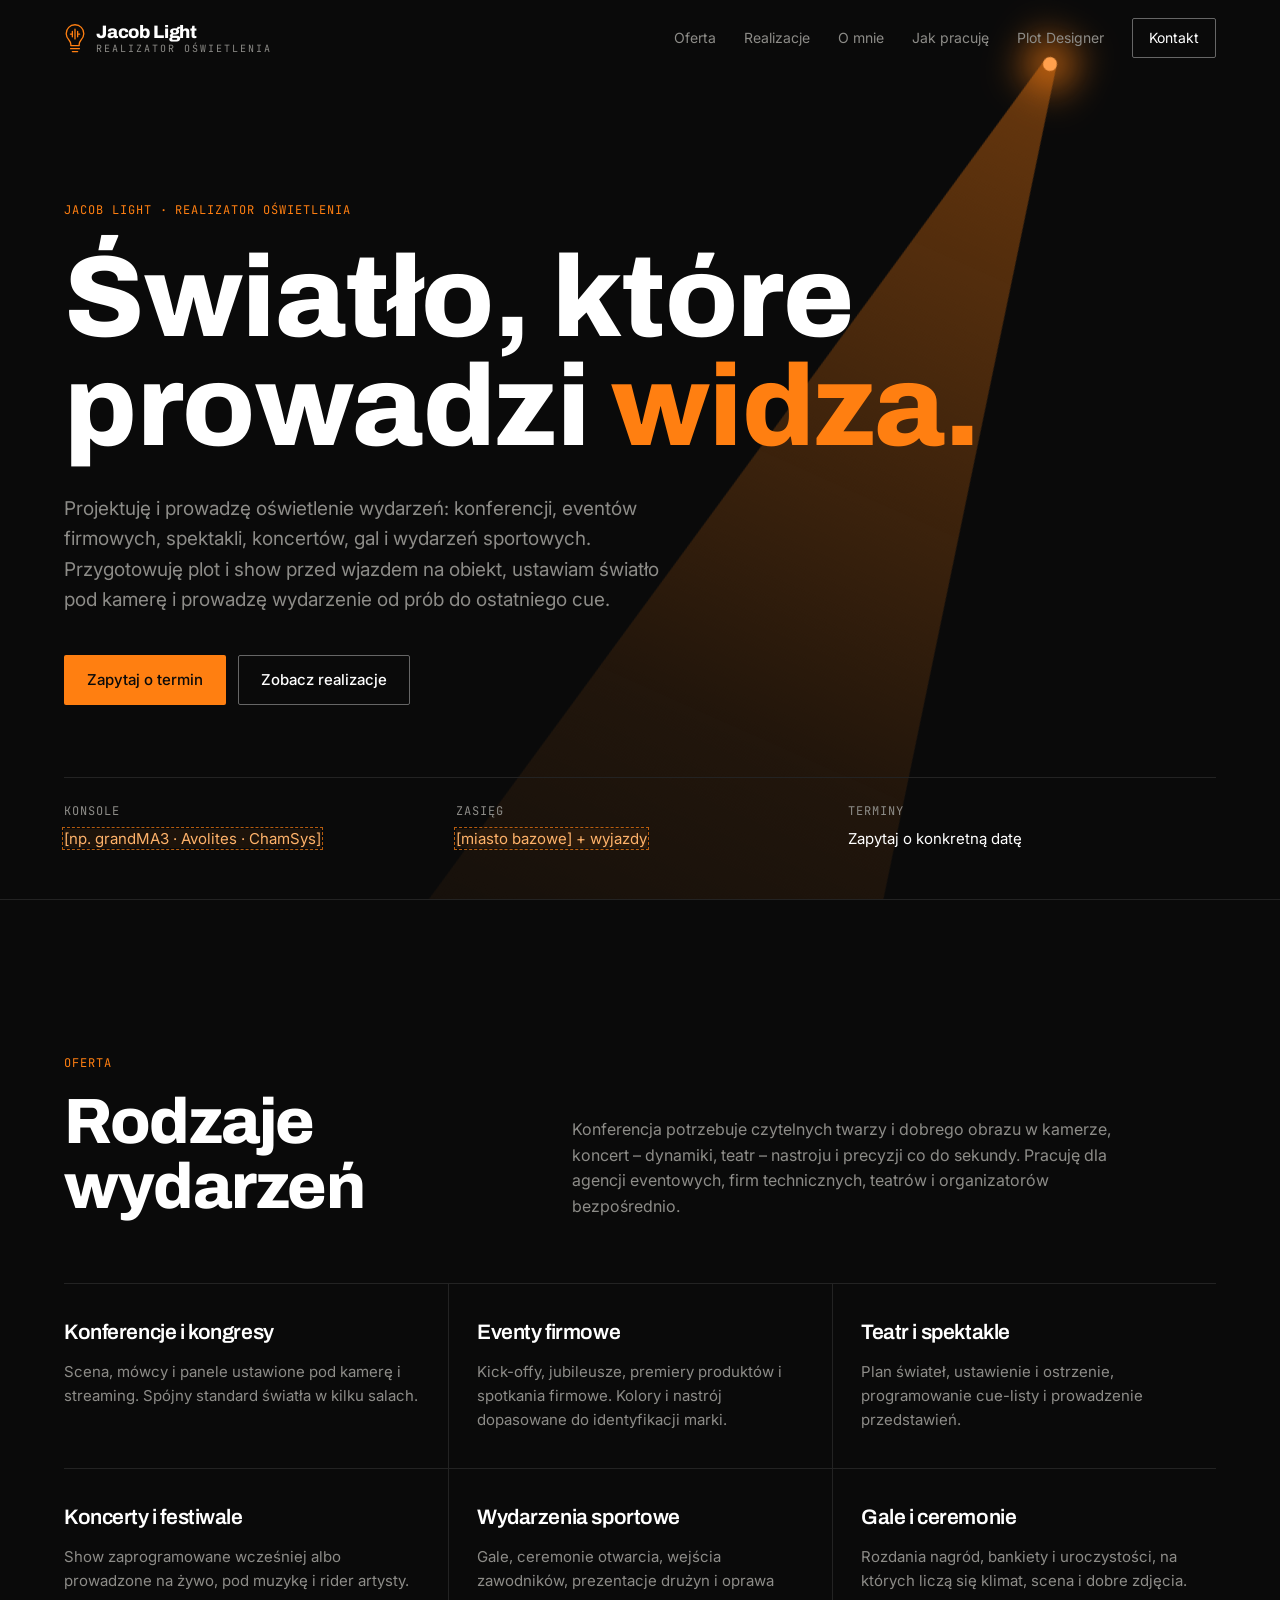
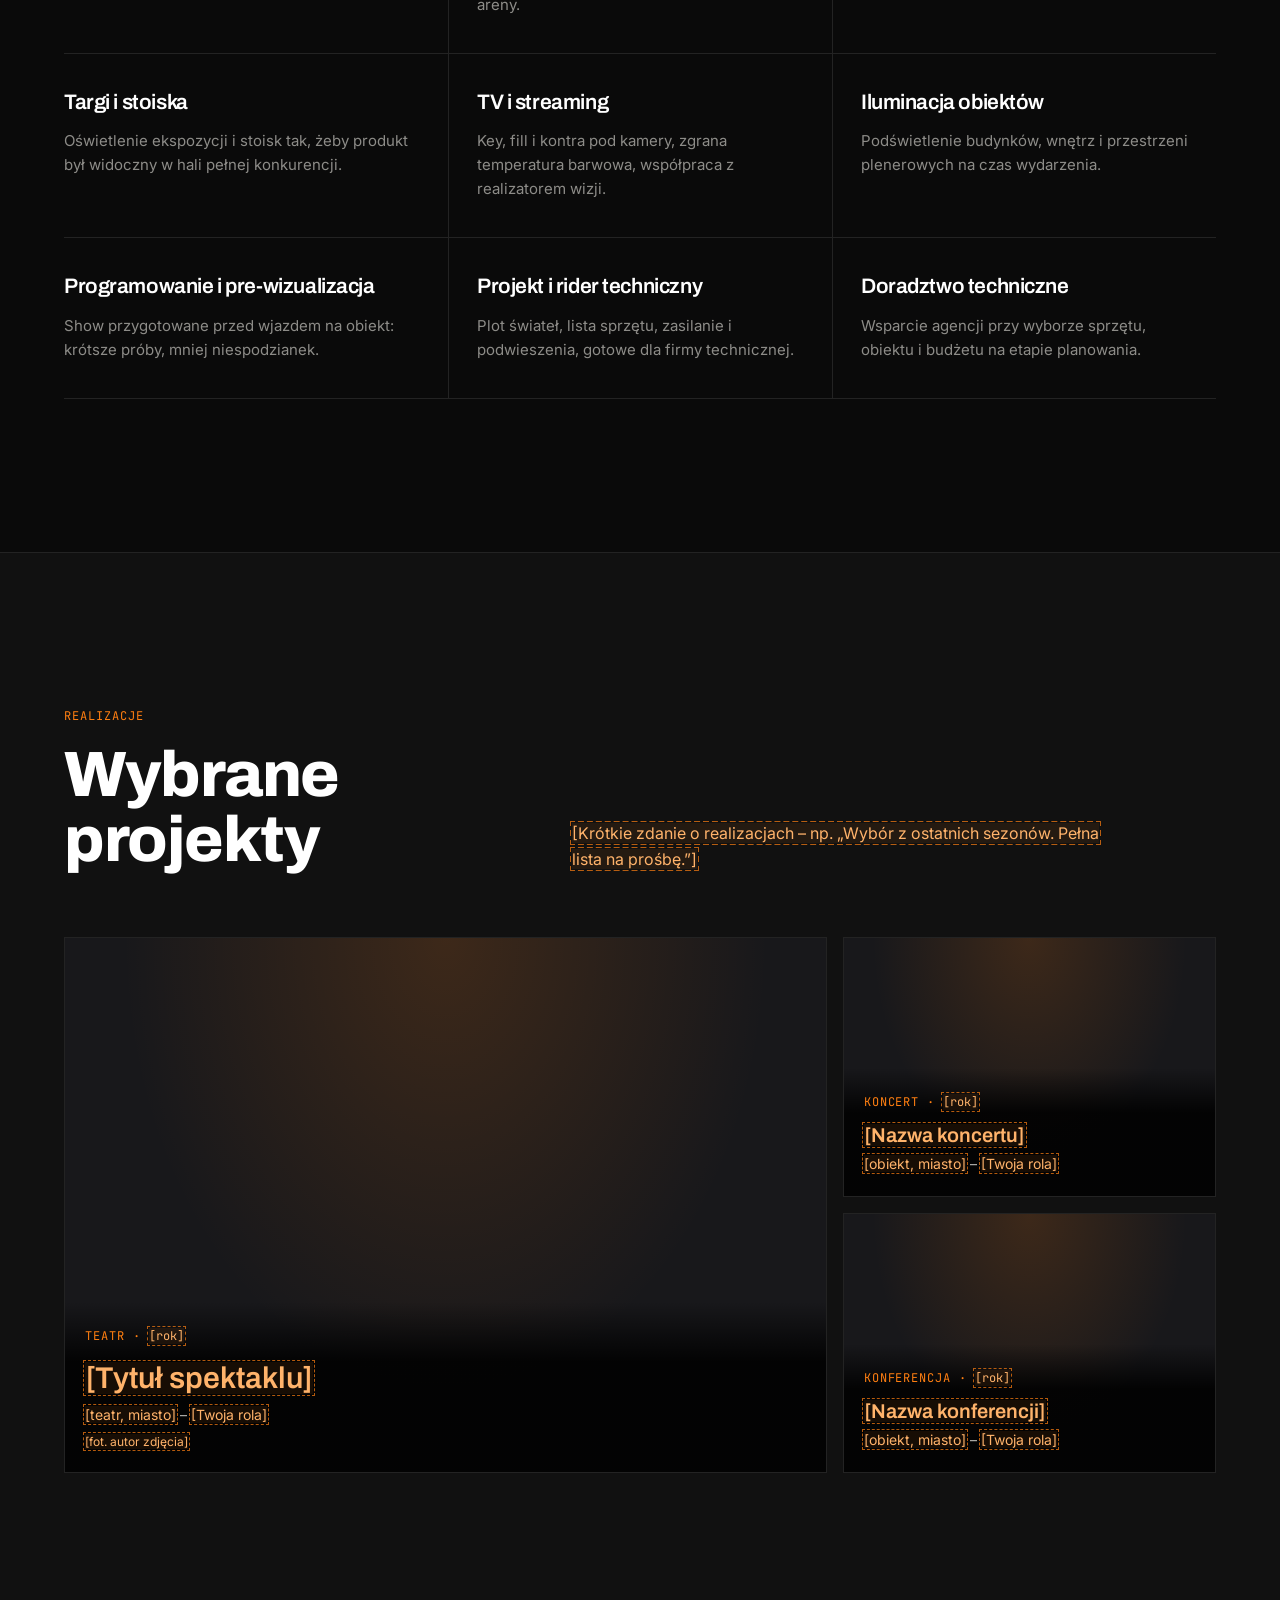
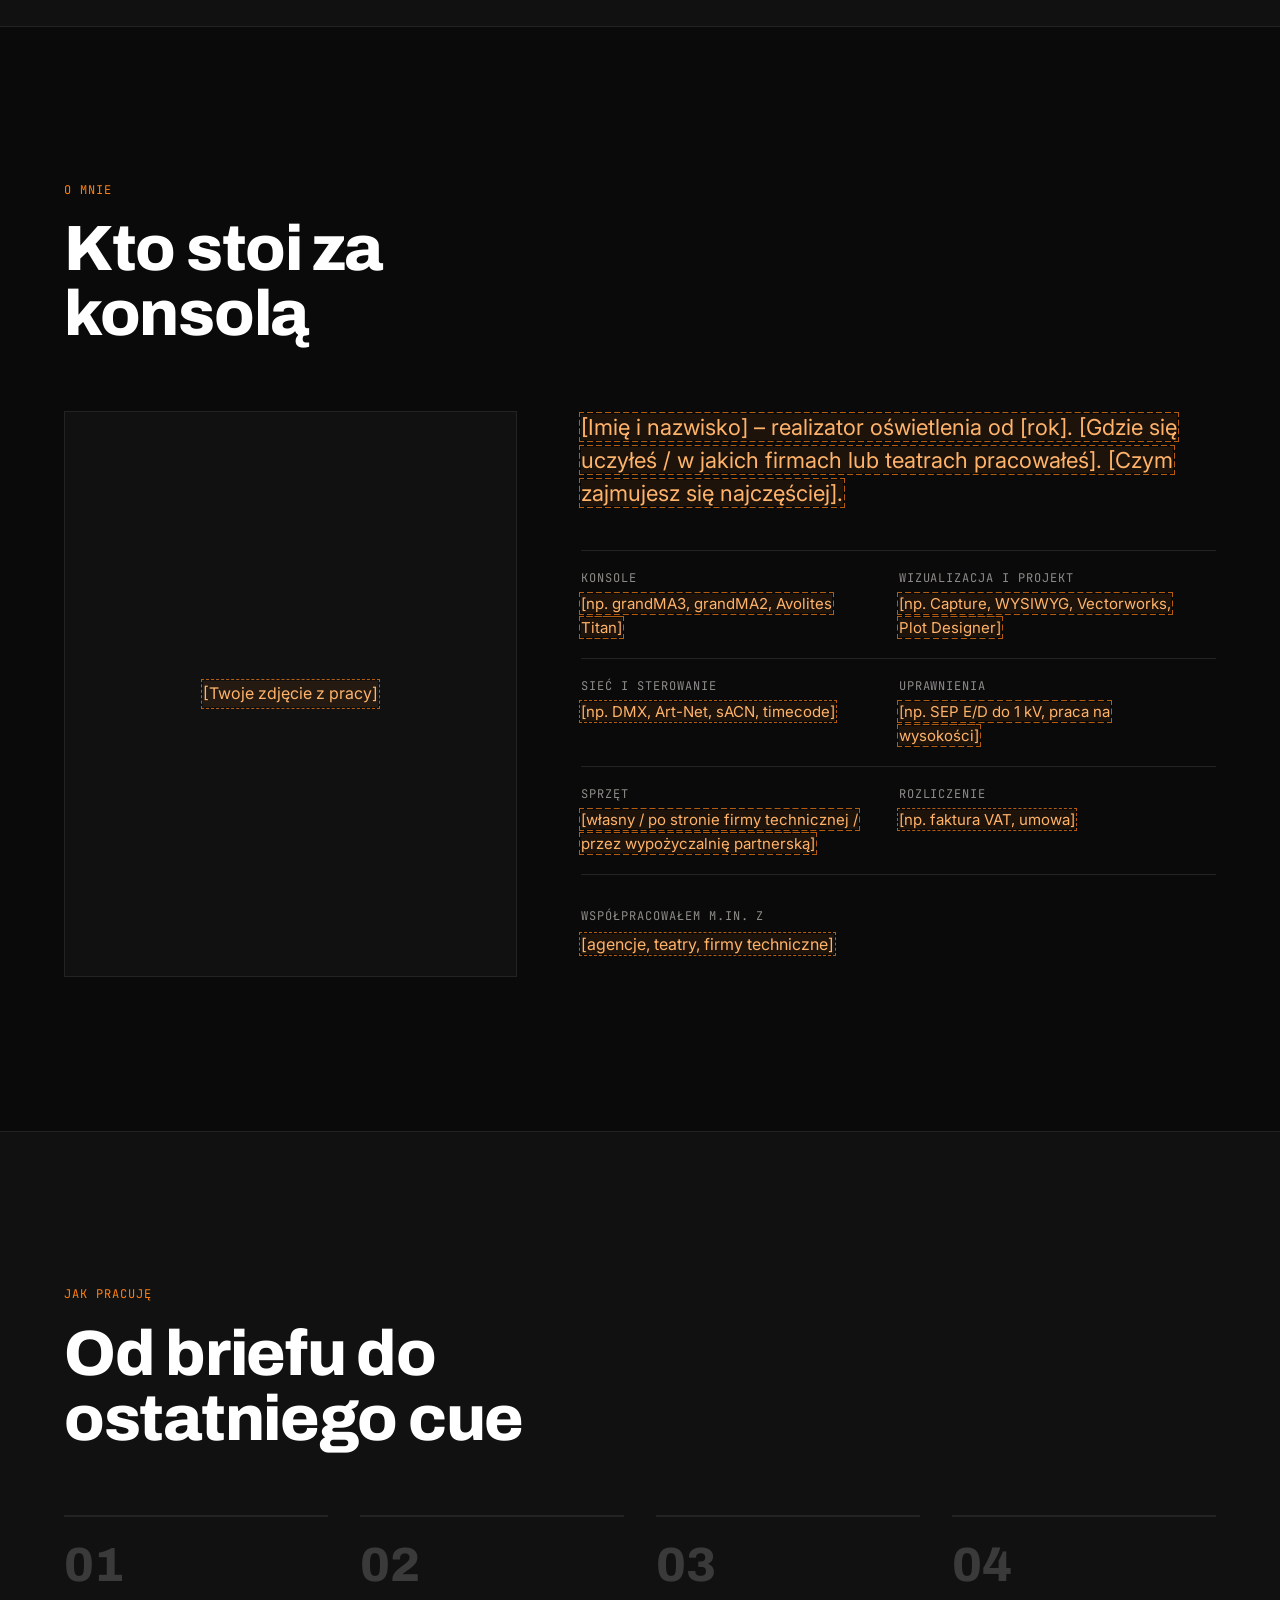
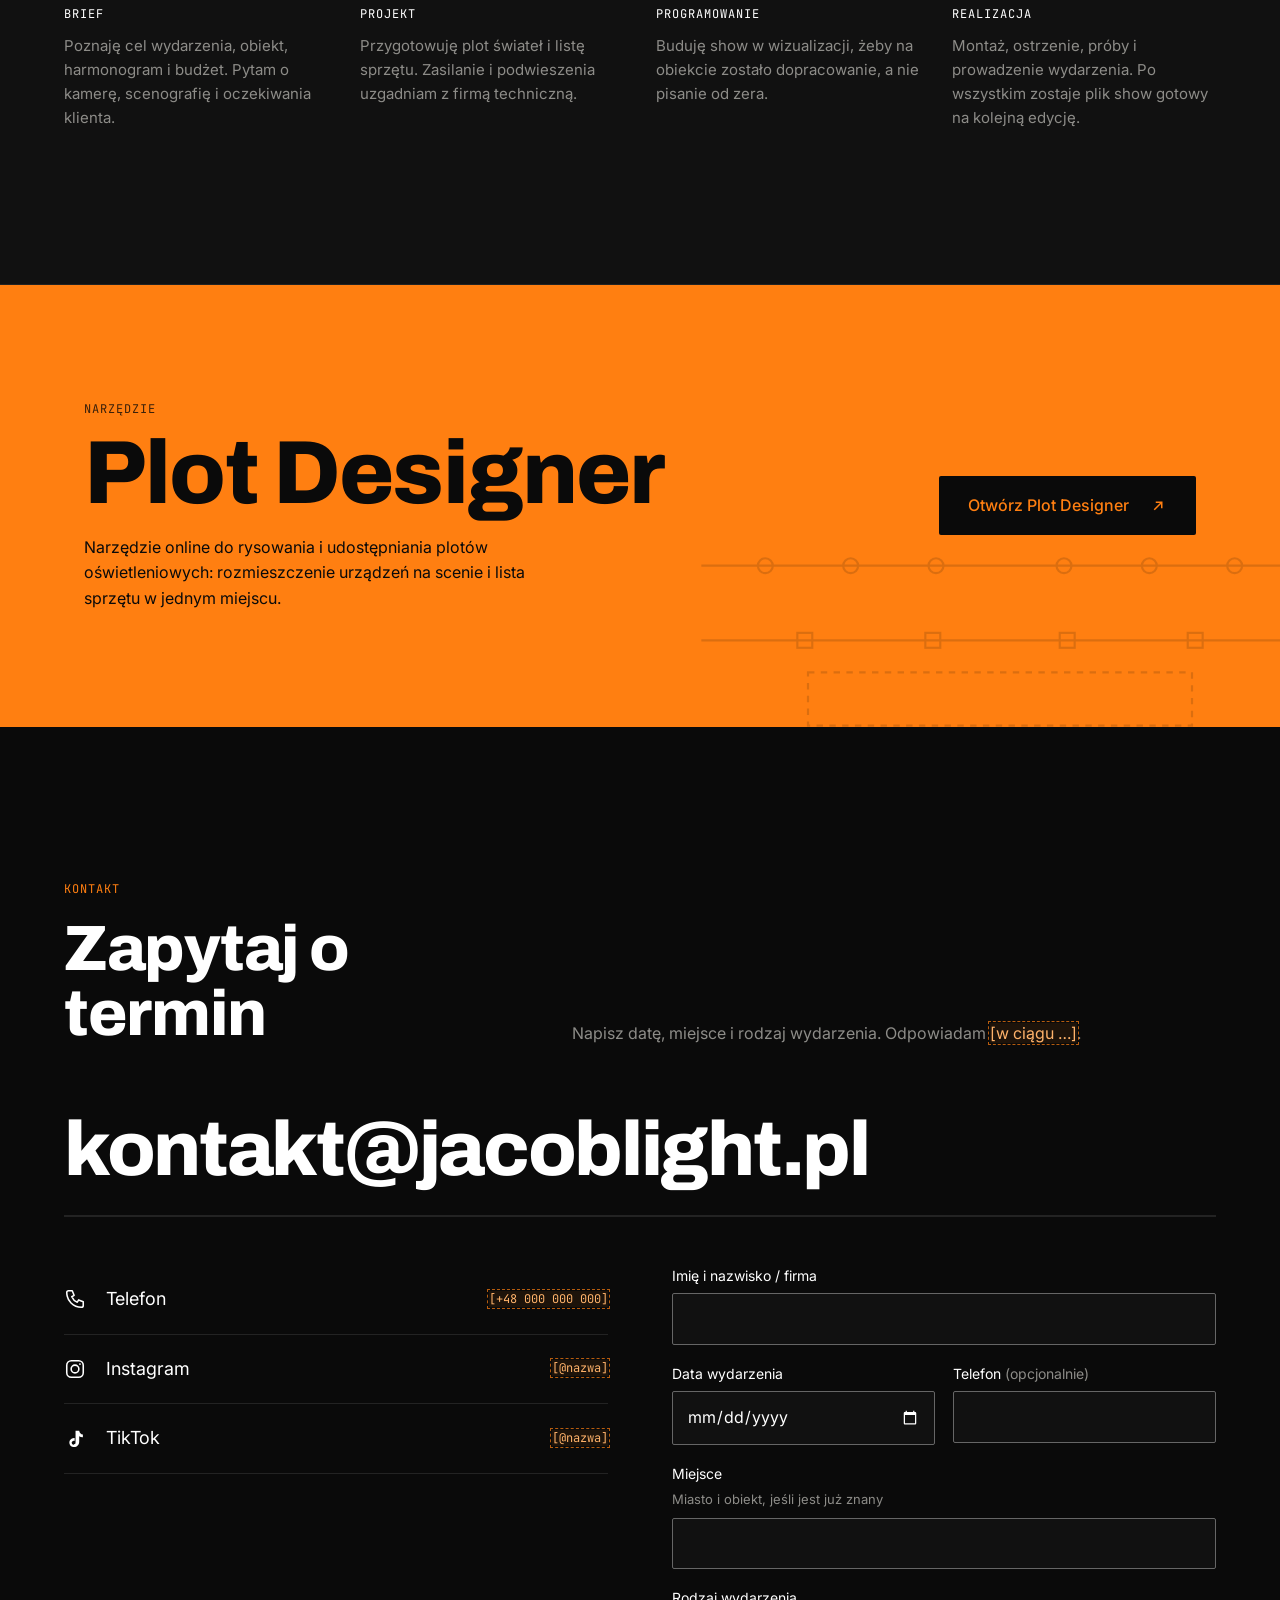
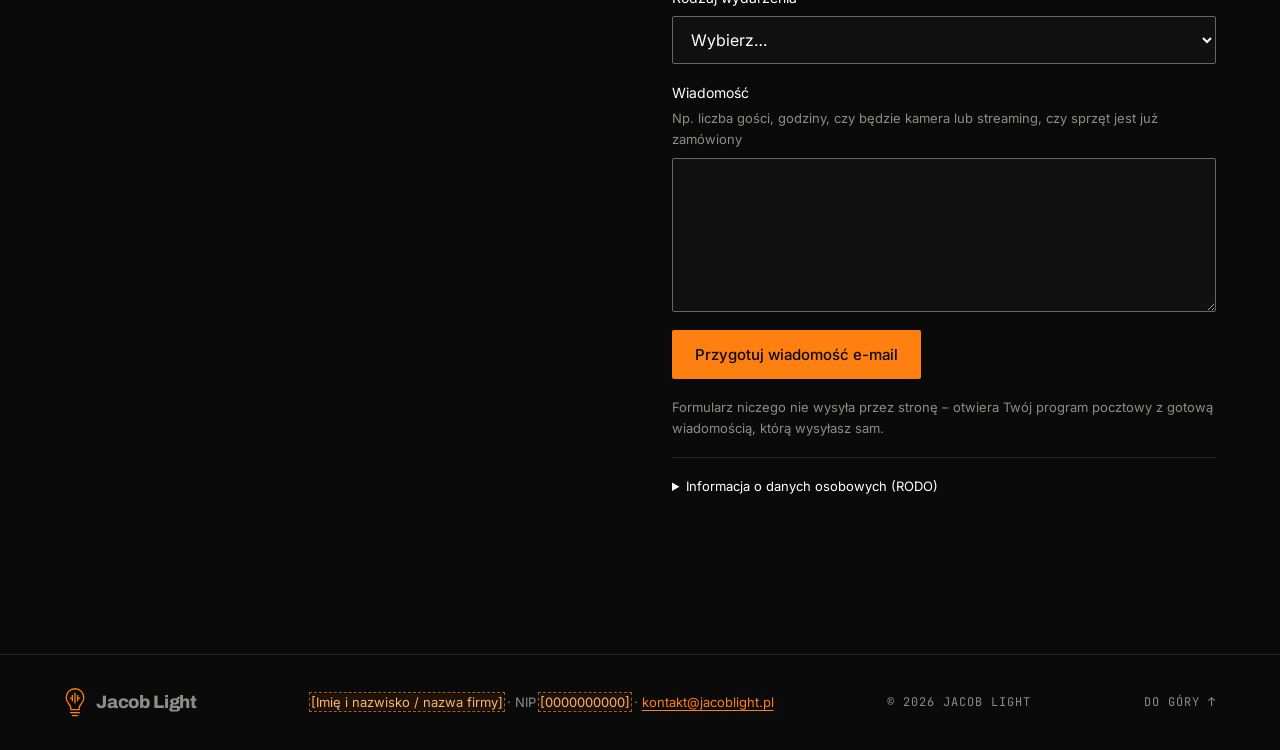
==== index.html @ f4a2ed40 "Publikacja 2026-10-24 17:11" ====
<!doctype html>
<html lang="pl">
<head>
<meta name="robots" content="noindex">
<meta charset="utf-8">
<meta name="viewport" content="width=device-width, initial-scale=1">
<title>Jacob Light – realizator oświetlenia | konferencje, eventy, teatr, koncerty</title>
<meta name="description" content="Jacob Light – realizator i projektant oświetlenia. Konferencje, eventy firmowe, teatr, koncerty, wydarzenia sportowe i gale. Projekt, programowanie i prowadzenie świateł na wydarzeniu.">
<!-- DOMENA: jeśli strona będzie pod innym adresem niż https://jacoblight.pl/, podmień go w canonical, og:url, og:image i w JSON-LD poniżej -->
<link rel="canonical" href="https://jacoblight.pl/">
<meta property="og:type" content="website">
<meta property="og:locale" content="pl_PL">
<meta property="og:site_name" content="Jacob Light">
<meta property="og:url" content="https://jacoblight.pl/">
<meta property="og:title" content="Jacob Light – realizator oświetlenia">
<meta property="og:description" content="Projekt i realizacja oświetlenia: konferencje, eventy firmowe, teatr, koncerty, wydarzenia sportowe i gale.">
<meta property="og:image" content="https://jacoblight.pl/og-image.jpg">
<meta property="og:image:width" content="1200">
<meta property="og:image:height" content="630">
<meta property="og:image:alt" content="Logo Jacob Light – realizator oświetlenia">
<meta name="twitter:card" content="summary_large_image">
<meta name="theme-color" content="#0a0a0a">
<meta name="color-scheme" content="dark">
<link rel="icon" href="logo-mark.svg" type="image/svg+xml">
<link rel="apple-touch-icon" href="apple-touch-icon.png">
<link rel="preconnect" href="https://fonts.googleapis.com">
<link rel="preconnect" href="https://fonts.gstatic.com" crossorigin>
<link href="https://fonts.googleapis.com/css2?family=Archivo:wght@600;800&family=Inter:wght@400;500&family=JetBrains+Mono:wght@400&display=swap" rel="stylesheet">
<link rel="stylesheet" href="styles.css">
<!-- JSON-LD: po uzupełnieniu e-maila, domeny i profili społecznościowych podmień je też tutaj -->
<script type="application/ld+json">
{
  "@context": "https://schema.org",
  "@graph": [
    {
      "@type": "Person",
      "@id": "https://jacoblight.pl/#person",
      "name": "Jacob Light",
      "jobTitle": "Realizator oświetlenia",
      "url": "https://jacoblight.pl/",
      "email": "kontakt@jacoblight.pl",
      "sameAs": [
        "https://www.instagram.com/TWOJA_NAZWA",
        "https://www.tiktok.com/@TWOJA_NAZWA"
      ],
      "knowsAbout": ["oświetlenie sceniczne", "realizacja oświetlenia wydarzeń", "programowanie konsol oświetleniowych", "projekt oświetlenia"]
    },
    {
      "@type": "ProfessionalService",
      "@id": "https://jacoblight.pl/#uslugi",
      "name": "Jacob Light – realizacja oświetlenia",
      "url": "https://jacoblight.pl/",
      "image": "https://jacoblight.pl/og-image.jpg",
      "logo": "https://jacoblight.pl/apple-touch-icon.png",
      "email": "kontakt@jacoblight.pl",
      "founder": { "@id": "https://jacoblight.pl/#person" },
      "areaServed": { "@type": "Country", "name": "Polska" },
      "serviceType": [
        "Oświetlenie konferencji i kongresów",
        "Oświetlenie eventów firmowych",
        "Oświetlenie teatralne",
        "Oświetlenie koncertów",
        "Oświetlenie wydarzeń sportowych",
        "Oświetlenie gal i ceremonii"
      ]
    }
  ]
}
</script>
</head>
<body>

<!--
  OZNACZENIA DO UZUPEŁNIENIA
  Wszystko w <span class="ph">[...]</span> to miejsce na prawdziwą informację.
  Po wpisaniu treści usuń nawiasy i sam znacznik <span class="ph"> (zostaw tekst).
  Przerywana pomarańczowa ramka zniknie – to znak, że niczego nie przeoczyłeś.
-->

<a class="skip" href="#tresc">Przejdź do treści</a>

<header class="nav">
  <a class="brand" href="#top" aria-label="Jacob Light – początek strony">
    <img class="brand-mark" src="logo-mark.svg" alt="" width="22" height="31">
    <span class="brand-text"><span class="brand-name">Jacob Light</span><span class="brand-tag mono">Realizator oświetlenia</span></span>
  </a>
  <nav class="nav-links" id="menu" aria-label="Główna nawigacja">
    <a href="#oferta">Oferta</a>
    <a href="#realizacje">Realizacje</a>
    <a href="#o-mnie">O mnie</a>
    <a href="#proces">Jak pracuję</a>
    <a href="#plot">Plot Designer</a>
    <a class="nav-cta" href="#kontakt">Kontakt</a>
  </nav>
  <button class="nav-toggle" type="button" aria-label="Menu" aria-controls="menu" aria-expanded="false"><span></span><span></span></button>
</header>

<main id="tresc">

<section class="hero" aria-labelledby="hero-title">
  <div class="beam" aria-hidden="true"></div>
  <div class="hero-inner">
    <h1 id="hero-title">
      <span class="eyebrow mono">Jacob Light · realizator oświetlenia</span>
      <span class="hero-title">Światło, które<br>prowadzi <em>widza.</em></span>
    </h1>
    <p class="lead">Projektuję i prowadzę oświetlenie wydarzeń: konferencji, eventów firmowych, spektakli, koncertów, gal i wydarzeń sportowych. Przygotowuję plot i show przed wjazdem na obiekt, ustawiam światło pod kamerę i prowadzę wydarzenie od prób do ostatniego cue.</p>
    <div class="hero-actions">
      <a class="btn btn-primary" href="#kontakt">Zapytaj o termin</a>
      <a class="btn btn-ghost" href="#realizacje">Zobacz realizacje</a>
    </div>
  </div>
  <dl class="hero-facts">
    <!-- KONSOLE: wpisz tylko te, na których realnie programujesz i prowadzisz show -->
    <div><dt class="mono">Konsole</dt><dd><span class="ph">[np. grandMA3 · Avolites · ChamSys]</span></dd></div>
    <!-- ZASIĘG: np. „Warszawa i cała Polska”, „Śląsk + wyjazdy” -->
    <div><dt class="mono">Zasięg</dt><dd><span class="ph">[miasto bazowe] + wyjazdy</span></dd></div>
    <div><dt class="mono">Terminy</dt><dd>Zapytaj o konkretną datę</dd></div>
  </dl>
</section>

<section class="section" id="oferta" aria-labelledby="oferta-title">
  <div class="section-head">
    <p class="kicker mono">Oferta</p>
    <h2 id="oferta-title">Rodzaje wydarzeń</h2>
    <p class="section-lead">Konferencja potrzebuje czytelnych twarzy i dobrego obrazu w kamerze, koncert – dynamiki, teatr – nastroju i precyzji co do sekundy. Pracuję dla agencji eventowych, firm technicznych, teatrów i organizatorów bezpośrednio.</p>
  </div>
  <!-- OFERTA: zostaw tylko to, co faktycznie robisz. Jeśli robisz też np. targi albo TV, dopisz kolejne <li> w tym samym formacie. -->
  <ul class="services">
    <li><h3>Konferencje i kongresy</h3><p>Scena, mówcy i panele ustawione pod kamerę i streaming. Spójny standard światła w kilku salach.</p></li>
    <li><h3>Eventy firmowe</h3><p>Kick-offy, jubileusze, premiery produktów i spotkania firmowe. Kolory i nastrój dopasowane do identyfikacji marki.</p></li>
    <li><h3>Teatr i spektakle</h3><p>Plan świateł, ustawienie i ostrzenie, programowanie cue-listy i prowadzenie przedstawień.</p></li>
    <li><h3>Koncerty i festiwale</h3><p>Show zaprogramowane wcześniej albo prowadzone na żywo, pod muzykę i rider artysty.</p></li>
    <li><h3>Wydarzenia sportowe</h3><p>Gale, ceremonie otwarcia, wejścia zawodników, prezentacje drużyn i oprawa areny.</p></li>
    <li><h3>Gale i ceremonie</h3><p>Rozdania nagród, bankiety i uroczystości, na których liczą się klimat, scena i dobre zdjęcia.</p></li>
    <li><h3>Targi i stoiska</h3><p>Oświetlenie ekspozycji i stoisk tak, żeby produkt był widoczny w hali pełnej konkurencji.</p></li>
    <li><h3>TV i streaming</h3><p>Key, fill i kontra pod kamery, zgrana temperatura barwowa, współpraca z realizatorem wizji.</p></li>
    <li><h3>Iluminacja obiektów</h3><p>Podświetlenie budynków, wnętrz i przestrzeni plenerowych na czas wydarzenia.</p></li>
    <li><h3>Programowanie i pre-wizualizacja</h3><p>Show przygotowane przed wjazdem na obiekt: krótsze próby, mniej niespodzianek.</p></li>
    <li><h3>Projekt i rider techniczny</h3><p>Plot świateł, lista sprzętu, zasilanie i podwieszenia, gotowe dla firmy technicznej.</p></li>
    <li><h3>Doradztwo techniczne</h3><p>Wsparcie agencji przy wyborze sprzętu, obiektu i budżetu na etapie planowania.</p></li>
  </ul>
</section>

<section class="section section-alt" id="realizacje" aria-labelledby="realizacje-title">
  <div class="section-head">
    <p class="kicker mono">Realizacje</p>
    <h2 id="realizacje-title">Wybrane projekty</h2>
    <!-- Po dodaniu pierwszych realizacji zamień ten akapit na jedno zdanie o tym, co tu widać -->
    <p class="section-lead"><span class="ph">[Krótkie zdanie o realizacjach – np. „Wybór z ostatnich sezonów. Pełna lista na prośbę.”]</span></p>
  </div>
  <!--
    REALIZACJE: każdy <article> to jeden projekt. Dla każdego podaj:
    rodzaj · rok, tytuł, miejsce, SWOJĄ ROLĘ (projekt / realizacja / programowanie / operator konsoli),
    ewentualnie agencję lub firmę techniczną oraz autora zdjęcia (miej zgodę fotografa i organizatora).
    Zdjęcie: odkomentuj <img> w .work-img, wpisz plik i opis alt (co widać na scenie).
    Rozmiar: ok. 1600 px szerokości, JPG/WebP do ~300 KB.
    Dopóki nie masz min. 3 realizacji ze zdjęciami, rozważ ukrycie tej sekcji (i linków do niej).
  -->
  <div class="works">
    <article class="work work-lg">
      <div class="work-img"><!-- <img src="zdjecia/projekt-1.jpg" alt="[opis zdjęcia]" width="1600" height="1067" loading="lazy" decoding="async"> --></div>
      <div class="work-meta">
        <span class="mono">Teatr · <span class="ph">[rok]</span></span>
        <h3><span class="ph">[Tytuł spektaklu]</span></h3>
        <p><span class="ph">[teatr, miasto]</span> – <span class="ph">[Twoja rola]</span></p>
        <p class="credit"><span class="ph">[fot. autor zdjęcia]</span></p>
      </div>
    </article>
    <article class="work">
      <div class="work-img"><!-- <img src="zdjecia/projekt-2.jpg" alt="[opis zdjęcia]" width="1600" height="1067" loading="lazy" decoding="async"> --></div>
      <div class="work-meta">
        <span class="mono">Koncert · <span class="ph">[rok]</span></span>
        <h3><span class="ph">[Nazwa koncertu]</span></h3>
        <p><span class="ph">[obiekt, miasto]</span> – <span class="ph">[Twoja rola]</span></p>
      </div>
    </article>
    <article class="work">
      <div class="work-img"><!-- <img src="zdjecia/projekt-3.jpg" alt="[opis zdjęcia]" width="1600" height="1067" loading="lazy" decoding="async"> --></div>
      <div class="work-meta">
        <span class="mono">Konferencja · <span class="ph">[rok]</span></span>
        <h3><span class="ph">[Nazwa konferencji]</span></h3>
        <p><span class="ph">[obiekt, miasto]</span> – <span class="ph">[Twoja rola]</span></p>
      </div>
    </article>
  </div>
</section>

<section class="section" id="o-mnie" aria-labelledby="o-mnie-title">
  <div class="section-head">
    <p class="kicker mono">O mnie</p>
    <h2 id="o-mnie-title">Kto stoi za konsolą</h2>
  </div>
  <div class="about">
    <!-- ZDJĘCIE: wstaw prawdziwe zdjęcie z pracy (np. przy konsoli), pionowe 4:5, ok. 1000 px szerokości.
         Zamień cały <div class="about-photo">…</div> na:
         <img class="about-photo" src="zdjecia/jacob.jpg" alt="[Imię] przy konsoli oświetleniowej podczas [wydarzenia]" width="1000" height="1250" loading="lazy" decoding="async"> -->
    <div class="about-photo"><span class="ph">[Twoje zdjęcie z pracy]</span></div>
    <div class="about-body">
      <!-- BIO: 3–5 zdań, konkretnie. Od kiedy pracujesz w oświetleniu, gdzie się uczyłeś,
           przy jakich typach wydarzeń najczęściej, z kim stale współpracujesz. Bez przymiotników typu „pasjonat”. -->
      <p class="about-lead"><span class="ph">[Imię i nazwisko] – realizator oświetlenia od [rok]. [Gdzie się uczyłeś / w jakich firmach lub teatrach pracowałeś]. [Czym zajmujesz się najczęściej].</span></p>
      <dl class="kit">
        <div><dt class="mono">Konsole</dt><dd><span class="ph">[np. grandMA3, grandMA2, Avolites Titan]</span></dd></div>
        <div><dt class="mono">Wizualizacja i projekt</dt><dd><span class="ph">[np. Capture, WYSIWYG, Vectorworks, Plot Designer]</span></dd></div>
        <div><dt class="mono">Sieć i sterowanie</dt><dd><span class="ph">[np. DMX, Art-Net, sACN, timecode]</span></dd></div>
        <div><dt class="mono">Uprawnienia</dt><dd><span class="ph">[np. SEP E/D do 1 kV, praca na wysokości]</span></dd></div>
        <div><dt class="mono">Sprzęt</dt><dd><span class="ph">[własny / po stronie firmy technicznej / przez wypożyczalnię partnerską]</span></dd></div>
        <div><dt class="mono">Rozliczenie</dt><dd><span class="ph">[np. faktura VAT, umowa]</span></dd></div>
      </dl>
      <!-- WSPÓŁPRACA: tylko prawdziwe nazwy, za zgodą klienta. Bez zgody lepiej opisowo: „agencje eventowe z Warszawy”. -->
      <p class="clients"><span class="mono">Współpracowałem m.in. z</span> <span class="ph">[agencje, teatry, firmy techniczne]</span></p>
    </div>
  </div>
</section>

<section class="section section-alt" id="proces" aria-labelledby="proces-title">
  <div class="section-head">
    <p class="kicker mono">Jak pracuję</p>
    <h2 id="proces-title">Od briefu do ostatniego cue</h2>
  </div>
  <ol class="steps">
    <li><h3 class="mono">Brief</h3><p>Poznaję cel wydarzenia, obiekt, harmonogram i budżet. Pytam o kamerę, scenografię i oczekiwania klienta.</p></li>
    <li><h3 class="mono">Projekt</h3><p>Przygotowuję plot świateł i listę sprzętu. Zasilanie i podwieszenia uzgadniam z firmą techniczną.</p></li>
    <li><h3 class="mono">Programowanie</h3><p>Buduję show w wizualizacji, żeby na obiekcie zostało dopracowanie, a nie pisanie od zera.</p></li>
    <li><h3 class="mono">Realizacja</h3><p>Montaż, ostrzenie, próby i prowadzenie wydarzenia. Po wszystkim zostaje plik show gotowy na kolejną edycję.</p></li>
  </ol>
</section>

<section class="plot" id="plot" aria-labelledby="plot-title">
  <div class="plot-inner">
    <div>
      <p class="kicker mono">Narzędzie</p>
      <h2 id="plot-title">Plot Designer</h2>
      <!-- PLOT DESIGNER: popraw opis, jeśli narzędzie robi coś innego -->
      <p>Narzędzie online do rysowania i udostępniania plotów oświetleniowych: rozmieszczenie urządzeń na scenie i lista sprzętu w jednym miejscu.</p>
    </div>
    <!-- PLOT DESIGNER: wstaw właściwy adres w href -->
    <a class="btn btn-dark btn-lg" href="https://PODAJ-ADRES-PLOT-DESIGNER" target="_blank" rel="noopener">Otwórz Plot Designer<span class="sr-only"> (nowa karta)</span>
      <svg width="18" height="18" viewBox="0 0 24 24" fill="none" stroke="currentColor" stroke-width="2" aria-hidden="true" focusable="false"><path d="M7 17 17 7M9 7h8v8"/></svg>
    </a>
  </div>
  <svg class="plot-grid" viewBox="0 0 600 200" aria-hidden="true" focusable="false">
    <line x1="20" y1="40" x2="580" y2="40"/><line x1="20" y1="110" x2="580" y2="110"/>
    <g><circle cx="80" cy="40" r="7"/><circle cx="160" cy="40" r="7"/><circle cx="240" cy="40" r="7"/><circle cx="360" cy="40" r="7"/><circle cx="440" cy="40" r="7"/><circle cx="520" cy="40" r="7"/>
    <rect x="110" y="103" width="14" height="14"/><rect x="230" y="103" width="14" height="14"/><rect x="356" y="103" width="14" height="14"/><rect x="476" y="103" width="14" height="14"/></g>
    <rect class="stage" x="120" y="140" width="360" height="50"/>
  </svg>
</section>

<section class="section contact" id="kontakt" aria-labelledby="kontakt-title">
  <div class="section-head">
    <p class="kicker mono">Kontakt</p>
    <h2 id="kontakt-title">Zapytaj o termin</h2>
    <!-- CZAS ODPOWIEDZI: wpisz realny, np. „w ciągu 24 godzin w dni robocze” -->
    <p class="section-lead">Napisz datę, miejsce i rodzaj wydarzenia. Odpowiadam <span class="ph">[w ciągu …]</span>.</p>
  </div>
  <div class="contact-grid">
    <!-- E-MAIL: podmień adres we wszystkich miejscach: tutaj, w formularzu (2×), w stopce, w skrypcie (const MAIL) i w JSON-LD w <head>
<meta name="robots" content="noindex"> -->
    <a class="contact-mail" href="mailto:kontakt@jacoblight.pl">kontakt@jacoblight.pl</a>
    <ul class="socials">
      <!-- TELEFON: wpisz numer w obu miejscach (href bez spacji, z +48). Jeśli nie chcesz go podawać, usuń cały <li>. -->
      <li><a href="tel:+48000000000">
        <svg viewBox="0 0 24 24" width="22" height="22" fill="none" stroke="currentColor" stroke-width="1.7" stroke-linejoin="round" aria-hidden="true" focusable="false"><path d="M5 3h4l2 5-2.5 1.5a11 11 0 0 0 6 6L16 13l5 2v4a2 2 0 0 1-2 2A16 16 0 0 1 3 5a2 2 0 0 1 2-2Z"/></svg>
        <span>Telefon</span><span class="mono handle"><span class="ph">[+48 000 000 000]</span></span></a></li>
      <!-- SOCIAL: wstaw swoje nazwy użytkownika (w href i w podpisie obok) -->
      <li><a href="https://www.instagram.com/TWOJA_NAZWA" target="_blank" rel="noopener">
        <svg viewBox="0 0 24 24" width="22" height="22" fill="none" stroke="currentColor" stroke-width="1.7" aria-hidden="true" focusable="false"><rect x="3" y="3" width="18" height="18" rx="5"/><circle cx="12" cy="12" r="4.2"/><circle cx="17.4" cy="6.6" r="1" fill="currentColor" stroke="none"/></svg>
        <span>Instagram<span class="sr-only"> (nowa karta)</span></span><span class="mono handle"><span class="ph">[@nazwa]</span></span></a></li>
      <li><a href="https://www.tiktok.com/@TWOJA_NAZWA" target="_blank" rel="noopener">
        <svg viewBox="0 0 24 24" width="22" height="22" fill="currentColor" aria-hidden="true" focusable="false"><path d="M16.6 3c.3 2.3 1.7 3.9 4 4.1v3.1c-1.5.1-2.8-.4-4-1.2v6.1c0 3.9-3.3 6.4-6.8 5.6-4.4-1-5.4-6.8-1.6-9.1 1-.6 2.2-.8 3.4-.7v3.2c-.4-.1-.8-.2-1.2-.1-1.7.2-2.6 2-1.6 3.4.9 1.3 3 1.2 3.6-.4.1-.4.2-.8.2-1.2V3h4z"/></svg>
        <span>TikTok<span class="sr-only"> (nowa karta)</span></span><span class="mono handle"><span class="ph">[@nazwa]</span></span></a></li>
    </ul>
    <form class="contact-form" id="contactForm" aria-describedby="form-note">
      <div class="field">
        <label for="f-name">Imię i nazwisko / firma</label>
        <input id="f-name" name="name" required autocomplete="name">
      </div>
      <div class="row">
        <div class="field">
          <label for="f-date">Data wydarzenia</label>
          <input id="f-date" name="date" type="date">
        </div>
        <div class="field">
          <label for="f-phone">Telefon <span class="opt">(opcjonalnie)</span></label>
          <input id="f-phone" name="phone" type="tel" autocomplete="tel">
        </div>
      </div>
      <div class="field">
        <label for="f-place">Miejsce</label>
        <p class="hint" id="f-place-hint">Miasto i obiekt, jeśli jest już znany</p>
        <input id="f-place" name="place" aria-describedby="f-place-hint">
      </div>
      <div class="field">
        <label for="f-type">Rodzaj wydarzenia</label>
        <select id="f-type" name="type" required>
          <option value="">Wybierz…</option>
          <option>Konferencja</option><option>Event firmowy</option><option>Teatr</option><option>Koncert</option><option>Wydarzenie sportowe</option><option>Gala / ceremonia</option><option>Inne</option>
        </select>
      </div>
      <div class="field">
        <label for="f-msg">Wiadomość</label>
        <p class="hint" id="f-msg-hint">Np. liczba gości, godziny, czy będzie kamera lub streaming, czy sprzęt jest już zamówiony</p>
        <textarea id="f-msg" name="msg" rows="5" aria-describedby="f-msg-hint"></textarea>
      </div>
      <button class="btn btn-primary" type="submit">Przygotuj wiadomość e-mail</button>
      <p class="form-note" id="form-note">Formularz niczego nie wysyła przez stronę – otwiera Twój program pocztowy z gotową wiadomością, którą wysyłasz sam.</p>
      <div class="form-fallback" id="formFallback" role="status" hidden>
        <p>Jeśli program pocztowy się nie otworzył, skopiuj treść i wyślij ją na <a class="mail-link" href="mailto:kontakt@jacoblight.pl">kontakt@jacoblight.pl</a>.</p>
        <button class="btn btn-ghost btn-sm" type="button" id="copyBtn">Kopiuj treść wiadomości</button>
      </div>
      <!-- RODO: wzór klauzuli – uzupełnij dane i zweryfikuj (najlepiej z prawnikiem lub biurem rachunkowym) -->
      <details class="rodo">
        <summary>Informacja o danych osobowych (RODO)</summary>
        <p>Administratorem danych podanych w wiadomości jest <span class="ph">[imię i nazwisko / nazwa firmy, adres, NIP]</span>, kontakt: <a class="mail-link" href="mailto:kontakt@jacoblight.pl">kontakt@jacoblight.pl</a>.</p>
        <p>Dane przetwarzam wyłącznie po to, żeby odpowiedzieć na zapytanie i przygotować ofertę (art. 6 ust. 1 lit. b RODO), a w przypadku osób kontaktowych firm – na podstawie prawnie uzasadnionego interesu, jakim jest prowadzenie korespondencji (art. 6 ust. 1 lit. f RODO). Podanie danych jest dobrowolne, ale bez nich nie odpowiem na zapytanie.</p>
        <p>Korespondencję przechowuję przez <span class="ph">[okres, np. 12 miesięcy]</span>, a jeśli dojdzie do współpracy – przez czas wymagany przepisami podatkowymi. Odbiorcą danych jest dostawca mojej poczty e-mail.</p>
        <p>Masz prawo dostępu do swoich danych, ich sprostowania, usunięcia, ograniczenia przetwarzania, wniesienia sprzeciwu oraz skargi do Prezesa Urzędu Ochrony Danych Osobowych.</p>
        <p>Strona nie używa plików cookie ani narzędzi analitycznych. Czcionki są pobierane z serwisu Google Fonts, więc przeglądarka łączy się przy tym z serwerami Google.</p>
      </details>
    </form>
  </div>
</section>

</main>

<footer class="footer">
  <span class="brand"><img class="brand-mark" src="logo-mark.svg" alt="" width="22" height="31"><span class="brand-name">Jacob Light</span></span>
  <!-- DANE FIRMY: imię i nazwisko lub nazwa z CEIDG, adres (zgodnie z wpisem w CEIDG) i NIP -->
  <p class="footer-legal"><span class="ph">[Imię i nazwisko / nazwa firmy]</span> · NIP <span class="ph">[0000000000]</span> · <a class="mail-link" href="mailto:kontakt@jacoblight.pl">kontakt@jacoblight.pl</a></p>
  <span class="mono">© <span id="year">2026</span> Jacob Light</span>
  <a href="#top" class="mono">Do góry <span aria-hidden="true">↑</span></a>
</footer>

<script>
  // E-MAIL: ten sam adres co w sekcji kontakt
  const MAIL = 'kontakt@jacoblight.pl';
  document.getElementById('year').textContent = new Date().getFullYear();

  /* --- menu mobilne --- */
  const nav = document.querySelector('.nav');
  const toggle = document.querySelector('.nav-toggle');
  const setMenu = open => {
    nav.classList.toggle('open', open);
    document.documentElement.classList.toggle('menu-open', open);
    toggle.setAttribute('aria-expanded', String(open));
    toggle.setAttribute('aria-label', open ? 'Zamknij menu' : 'Menu');
  };
  toggle.addEventListener('click', () => setMenu(!nav.classList.contains('open')));
  document.querySelectorAll('.nav-links a').forEach(a => a.addEventListener('click', () => setMenu(false)));
  addEventListener('keydown', e => {
    if (e.key === 'Escape' && nav.classList.contains('open')) { setMenu(false); toggle.focus(); }
  });

  const onScroll = () => nav.classList.toggle('scrolled', scrollY > 20);
  addEventListener('scroll', onScroll, { passive: true });
  onScroll();

  /* --- formularz: składa wiadomość i otwiera program pocztowy (bez backendu) --- */
  const form = document.getElementById('contactForm');
  const fallback = document.getElementById('formFallback');
  const copyBtn = document.getElementById('copyBtn');
  let lastBody = '';
  form.addEventListener('submit', e => {
    e.preventDefault();
    const f = new FormData(form);
    const v = k => (f.get(k) || '').toString().trim();
    const subject = `Zapytanie: ${v('type')}${v('date') ? ' – ' + v('date') : ''}`;
    lastBody = [
      `Od: ${v('name')}`,
      `Telefon: ${v('phone') || '-'}`,
      `Data: ${v('date') || '-'}`,
      `Miejsce: ${v('place') || '-'}`,
      `Rodzaj: ${v('type')}`,
      '',
      v('msg')
    ].join('\n');
    copyBtn.textContent = 'Kopiuj treść wiadomości';
    fallback.hidden = false;
    location.href = `mailto:${MAIL}?subject=${encodeURIComponent(subject)}&body=${encodeURIComponent(lastBody)}`;
  });
  copyBtn.addEventListener('click', async () => {
    try {
      await navigator.clipboard.writeText(lastBody);
      copyBtn.textContent = 'Skopiowano';
    } catch (err) {
      copyBtn.textContent = 'Nie udało się skopiować – napisz bezpośrednio na adres powyżej';
    }
  });

  /* --- wejście elementów przy przewijaniu; ukrywamy tylko to, co jest jeszcze poniżej ekranu --- */
  if (!matchMedia('(prefers-reduced-motion: reduce)').matches) {
    document.documentElement.classList.add('reveal');
    let pending = [...document.querySelectorAll('.services li, .work, .steps li, .kit > div')]
      .filter(el => el.getBoundingClientRect().top > innerHeight);
    pending.forEach(el => el.classList.add('pending'));
    const check = () => {
      pending = pending.filter(el => {
        if (el.getBoundingClientRect().top < innerHeight * 0.92) { el.classList.remove('pending'); return false; }
        return true;
      });
      if (!pending.length) { removeEventListener('scroll', check); removeEventListener('resize', check); }
    };
    addEventListener('scroll', check, { passive: true });
    addEventListener('resize', check);
  }
</script>
</body>
</html>
---- styles.css ----
/* =========================================================
   KOLORY LOGO – podmień tutaj (--accent i --accent-2)
   ========================================================= */
:root {
  --accent: #ff7f11;        /* pomarańcz z logo */
  --accent-2: #ffa04d;      /* jaśniejszy odcień akcentu */
  --accent-ink: #0a0a0a;    /* tekst na tle akcentu */

  --bg: #0a0a0a;
  --bg-2: #111111;
  --line: #232323;          /* linie dekoracyjne */
  --line-strong: #666666;   /* obramowania pól formularza – kontrast ≥ 3:1 (WCAG 1.4.11) */
  --text: #ffffff;
  --muted: #8d8c88;         /* 5,9:1 na --bg, 5,6:1 na --bg-2 (WCAG AA) */

  --f-head: "Archivo", system-ui, sans-serif;
  --f-body: "Inter", system-ui, sans-serif;
  --f-mono: "JetBrains Mono", ui-monospace, monospace;

  --pad: clamp(16px, 5vw, 64px);
  --max: 1240px;
  --nav-h: 72px;
}

* { box-sizing: border-box; }
html { scroll-padding-top: var(--nav-h); }
@media (prefers-reduced-motion: no-preference) {
  html { scroll-behavior: smooth; }
}
html.menu-open { overflow: hidden; }
body {
  margin: 0;
  background: var(--bg);
  color: var(--text);
  font: 400 16px/1.6 var(--f-body);
  -webkit-font-smoothing: antialiased;
  overflow-x: hidden;
}
img { max-width: 100%; display: block; }
a { color: inherit; text-decoration: none; }
h1, h2, h3 { font-family: var(--f-head); margin: 0; letter-spacing: -0.02em; }
.mono { font-family: var(--f-mono); font-size: 12px; letter-spacing: 0.08em; text-transform: uppercase; }
::selection { background: var(--accent); color: var(--accent-ink); }

/* ---------- dostępność ---------- */
:focus-visible { outline: 2px solid var(--accent); outline-offset: 3px; }
.plot :focus-visible { outline-color: var(--accent-ink); }
.sr-only {
  position: absolute; width: 1px; height: 1px; padding: 0; margin: -1px;
  overflow: hidden; clip: rect(0 0 0 0); white-space: nowrap; border: 0;
}
.skip {
  position: absolute; left: 16px; top: -100px; z-index: 100;
  background: var(--accent); color: var(--accent-ink); padding: 10px 16px; font-weight: 500;
}
.skip:focus { top: 16px; }

/* Miejsca do uzupełnienia – widoczne celowo. Usuń znacznik <span class="ph"> po wpisaniu treści. */
.ph {
  color: #ffb36b;
  background: rgba(255, 127, 17, .08);
  outline: 1px dashed rgba(255, 127, 17, .7);
  outline-offset: 1px;
  text-transform: none;
  letter-spacing: normal;
}

/* ---------- nav ---------- */
.nav {
  position: fixed; inset: 0 0 auto; z-index: 50;
  display: flex; align-items: center; justify-content: space-between; gap: 24px;
  padding: 18px var(--pad);
  transition: background .3s, border-color .3s, padding .3s;
  border-bottom: 1px solid transparent;
}
.nav.scrolled {
  background: rgba(10, 10, 10, .9);
  -webkit-backdrop-filter: blur(10px); backdrop-filter: blur(10px);
  border-color: var(--line); padding-block: 12px;
}
.brand { display: flex; align-items: center; gap: 10px; }
.brand-mark { width: 22px; height: auto; }
.brand-text { display: grid; line-height: 1.15; }
.brand-name { font-family: var(--f-head); font-weight: 800; letter-spacing: -0.01em; font-size: 18px; }
.brand-tag { font-size: 10px; letter-spacing: .2em; color: var(--muted); }
.nav-links { display: flex; gap: 28px; align-items: center; font-size: 14px; }
.nav-links a { color: var(--muted); transition: color .2s; padding-block: 4px; }
.nav-links a:hover { color: var(--text); }
.nav-links .nav-cta { color: var(--text); border: 1px solid var(--line-strong); padding: 8px 16px; border-radius: 2px; }
.nav-links .nav-cta:hover { border-color: var(--accent); color: var(--accent); }
.nav-toggle { display: none; background: none; border: 0; width: 44px; height: 44px; padding: 10px; margin-right: -10px; cursor: pointer; }
.nav-toggle span { display: block; height: 1.5px; background: var(--text); margin: 6px 0; transition: transform .25s; }

/* ---------- hero ---------- */
.hero {
  position: relative; min-height: 100svh;
  display: flex; flex-direction: column; justify-content: flex-end;
  padding: 140px var(--pad) 48px;
  overflow: hidden;
  border-bottom: 1px solid var(--line);
}
.beam {
  position: absolute; top: 64px; right: clamp(40px, 18vw, 320px);
  width: 0; height: 0; pointer-events: none;
  transform-origin: 0 0; transform: rotate(24deg);
  animation: sweep 14s ease-in-out infinite alternate;
  will-change: transform;
}
/* stożek światła z reflektora (bez filter: blur – i tak był obcinany przez clip-path, a kosztował wydajność) */
.beam::before {
  content: ""; position: absolute; left: -45vmax; top: 0;
  width: 90vmax; height: 130vmax;
  clip-path: polygon(49.4% 0, 50.6% 0, 82% 100%, 18% 100%);
  background: linear-gradient(to bottom, rgba(255, 127, 17, .38), rgba(255, 127, 17, .09) 45%, transparent 80%);
}
.beam::after {
  content: ""; position: absolute; left: -7px; top: -7px; width: 14px; height: 14px;
  border-radius: 50%; background: var(--accent-2); box-shadow: 0 0 40px 14px var(--accent);
}
@keyframes sweep { from { transform: rotate(12deg); } to { transform: rotate(36deg); } }
@media (prefers-reduced-motion: reduce) { .beam { animation: none; } }

.hero-inner { position: relative; max-width: var(--max); }
.hero h1 { display: grid; gap: 24px; }
.eyebrow { display: block; color: var(--accent); font-weight: 400; line-height: 1.4; }
.hero-title { display: block; font-size: clamp(44px, 9vw, 128px); line-height: .95; font-weight: 800; }
.hero-title em { font-style: normal; color: var(--accent); }
.lead { max-width: 600px; color: var(--muted); font-size: clamp(16px, 1.6vw, 19px); margin: 32px 0 40px; }
.hero-actions { display: flex; gap: 12px; flex-wrap: wrap; }
.hero-facts {
  position: relative; margin: 72px 0 0; padding-top: 24px; border-top: 1px solid var(--line);
  display: grid; grid-template-columns: repeat(3, 1fr); gap: 24px; max-width: var(--max);
}
.hero-facts dt { color: var(--muted); margin-bottom: 6px; }
.hero-facts dd { margin: 0; font-size: 15px; }

/* ---------- buttons ---------- */
.btn {
  display: inline-flex; align-items: center; gap: 10px;
  padding: 14px 22px; border-radius: 2px; font-weight: 500; font-size: 15px; line-height: 1.3;
  border: 1px solid transparent; cursor: pointer; font-family: var(--f-body);
  transition: background .2s, color .2s, border-color .2s;
}
.btn-primary { background: var(--accent); color: var(--accent-ink); }
.btn-primary:hover { background: var(--accent-2); }
.btn-ghost { border-color: var(--line-strong); color: var(--text); background: transparent; }
.btn-ghost:hover { border-color: var(--text); }
.btn-dark { background: var(--accent-ink); color: var(--accent); }
.btn-dark:hover { background: #000; color: var(--accent-2); }
.btn-lg { padding: 18px 28px; font-size: 16px; }
.btn-sm { padding: 10px 16px; font-size: 14px; }

/* ---------- sections ---------- */
.section { padding: clamp(80px, 12vw, 160px) var(--pad); max-width: calc(var(--max) + 2 * var(--pad)); margin: 0 auto; }
.section-alt { max-width: none; background: var(--bg-2); border-block: 1px solid var(--line); }
.section-alt > * { max-width: var(--max); margin-inline: auto; }
.section-head { display: grid; grid-template-columns: 1fr 1.4fr; gap: 16px 48px; margin-bottom: 64px; align-items: end; }
.kicker { color: var(--accent); grid-column: 1 / -1; margin: 0; }
.section-head h2 { font-size: clamp(34px, 5vw, 64px); line-height: 1.02; font-weight: 800; }
.section-lead { color: var(--muted); margin: 0; max-width: 560px; }

/* services – siatka bez numeracji i bez efektów hover (elementy nie są klikalne) */
.services { list-style: none; margin: 0; padding: 0; display: grid; grid-template-columns: repeat(3, 1fr); border-top: 1px solid var(--line); }
.services li { padding: 32px 28px 36px 0; border-bottom: 1px solid var(--line); }
.services li:not(:nth-child(3n+1)) { padding-left: 28px; border-left: 1px solid var(--line); }
.services h3 { font-size: 21px; font-weight: 600; margin: 0 0 10px; }
.services p { color: var(--muted); margin: 0; font-size: 15px; }

/* works */
.works { display: grid; grid-template-columns: repeat(3, 1fr); grid-auto-rows: 260px; gap: 16px; }
.work { position: relative; overflow: hidden; background: #18181b; border: 1px solid var(--line); }
.work-lg { grid-column: span 2; grid-row: span 2; }
.work-img {
  position: absolute; inset: 0;
  background: radial-gradient(ellipse at 50% 0%, rgba(255, 127, 17, .16), transparent 60%);
}
.work-img img { width: 100%; height: 100%; object-fit: cover; }
.work-meta { position: absolute; inset: auto 0 0; padding: 20px; background: linear-gradient(transparent, rgba(0, 0, 0, .88) 35%); }
.work-meta .mono { color: var(--accent); }
.work-meta h3 { font-size: 20px; font-weight: 600; margin: 6px 0 2px; }
.work-lg .work-meta h3 { font-size: 30px; }
.work-meta p { margin: 0; color: #b5b4b0; font-size: 14px; }
.work-meta .credit { margin-top: 6px; font-size: 12px; color: var(--muted); }

/* o mnie */
.about { display: grid; grid-template-columns: minmax(0, 5fr) minmax(0, 7fr); gap: 48px 64px; align-items: start; }
.about-photo {
  width: 100%; aspect-ratio: 4 / 5; object-fit: cover;
  background: var(--bg-2); border: 1px solid var(--line);
  display: grid; place-items: center; text-align: center; padding: 16px;
}
img.about-photo { padding: 0; }
.about-lead { font-size: clamp(18px, 1.8vw, 22px); line-height: 1.5; margin: 0 0 40px; max-width: 62ch; }
.kit { display: grid; grid-template-columns: 1fr 1fr; margin: 0; border-top: 1px solid var(--line); }
.kit > div { padding: 18px 24px 18px 0; border-bottom: 1px solid var(--line); }
.kit dt { color: var(--muted); margin-bottom: 4px; }
.kit dd { margin: 0; font-size: 15px; }
.clients { margin: 32px 0 0; color: var(--muted); }
.clients .mono { display: block; margin-bottom: 6px; }

/* steps */
.steps { list-style: none; padding: 0; margin: 0; display: grid; grid-template-columns: repeat(4, 1fr); gap: 32px; counter-reset: s; }
.steps li { border-top: 2px solid var(--line); padding-top: 24px; counter-increment: s; }
.steps li::before { content: "0" counter(s); font-family: var(--f-head); font-weight: 800; font-size: 48px; color: #3a3a3a; display: block; line-height: 1; margin-bottom: 16px; }
.steps h3 { color: var(--text); font-weight: 400; }
.steps p { color: var(--muted); font-size: 15px; margin: 10px 0 0; }

/* plot designer */
.plot { position: relative; background: var(--accent); color: var(--accent-ink); overflow: hidden; }
.plot-inner {
  position: relative; z-index: 1; max-width: var(--max); margin: 0 auto;
  padding: clamp(64px, 9vw, 120px) var(--pad);
  display: flex; justify-content: space-between; align-items: center; gap: 40px; flex-wrap: wrap;
}
.plot .kicker { color: inherit; opacity: .8; }
.plot h2 { font-size: clamp(40px, 7vw, 96px); font-weight: 800; line-height: 1; margin: 10px 0 16px; }
.plot p { max-width: 480px; margin: 0; }
.plot-grid { position: absolute; right: -40px; bottom: -10px; width: min(640px, 70%); opacity: .14; stroke: var(--accent-ink); fill: none; stroke-width: 2; }
.plot-grid .stage { stroke-dasharray: 6 6; }

/* contact */
.contact-grid { display: grid; grid-template-columns: 1fr 1fr; gap: 48px 64px; align-items: start; }
.contact-mail {
  grid-column: 1 / -1; font-family: var(--f-head); font-weight: 800;
  font-size: clamp(26px, 6vw, 80px); letter-spacing: -0.03em; line-height: 1.05;
  border-bottom: 2px solid var(--line); padding-bottom: 24px; overflow-wrap: anywhere;
  transition: color .2s, border-color .2s;
}
.contact-mail:hover { color: var(--accent); border-color: var(--accent); }
.socials { list-style: none; margin: 0; padding: 0; }
.socials a { display: grid; grid-template-columns: 28px 1fr auto; align-items: center; gap: 14px; padding: 20px 0; border-bottom: 1px solid var(--line); font-size: 18px; transition: color .2s; }
.socials a:hover { color: var(--accent); }
.socials .handle { color: var(--muted); }
.contact-form { display: grid; gap: 18px; }
.contact-form .row { display: grid; grid-template-columns: 1fr 1fr; gap: 18px; }
.field { display: grid; gap: 6px; align-content: start; }
.field label { font-size: 14px; color: var(--text); }
.field .opt, .hint { color: var(--muted); }
.hint { font-size: 13px; margin: -2px 0 2px; }
.contact-form input, .contact-form select, .contact-form textarea {
  width: 100%; min-height: 46px;
  background: var(--bg-2); border: 1px solid var(--line-strong); color: var(--text);
  padding: 12px 14px; font: inherit; font-size: 16px; /* 16px: iOS nie powiększa strony przy fokusie */
  border-radius: 2px; color-scheme: dark;
}
.contact-form textarea { resize: vertical; }
.contact-form input:focus-visible, .contact-form select:focus-visible, .contact-form textarea:focus-visible { border-color: var(--accent); outline-offset: 1px; }
.contact-form .btn { justify-self: start; }
.form-note { color: var(--muted); font-size: 13px; margin: 0; }
.form-fallback { border: 1px solid var(--line-strong); padding: 16px; display: grid; gap: 12px; justify-items: start; }
.form-fallback[hidden] { display: none; }
.form-fallback p { margin: 0; font-size: 14px; }
.mail-link { color: var(--accent); text-decoration: underline; text-underline-offset: 3px; }
.rodo { font-size: 13px; color: var(--muted); border-top: 1px solid var(--line); padding-top: 14px; }
.rodo summary { cursor: pointer; color: var(--text); padding-block: 4px; }
.rodo p { margin: 10px 0 0; }

/* footer */
.footer { display: flex; justify-content: space-between; align-items: center; gap: 12px 24px; flex-wrap: wrap; padding: 32px var(--pad); border-top: 1px solid var(--line); color: var(--muted); }
.footer-legal { margin: 0; font-size: 13px; }
.footer a { padding-block: 4px; }
.footer a:hover { color: var(--accent); }

/* reveal */
.reveal .pending { opacity: 0; transform: translateY(16px); }
.reveal .services li, .reveal .work, .reveal .steps li, .reveal .kit > div { transition: opacity .7s, transform .7s; }

/* ---------- responsive ---------- */
@media (max-width: 960px) {
  .services { grid-template-columns: 1fr 1fr; }
  .services li:not(:nth-child(3n+1)) { padding-left: 0; border-left: 0; }
  .services li:nth-child(even) { padding-left: 24px; border-left: 1px solid var(--line); }
  .works { grid-template-columns: 1fr 1fr; grid-auto-rows: 220px; }
  .steps { grid-template-columns: 1fr 1fr; }
  .section-head { grid-template-columns: 1fr; }
  .about { grid-template-columns: 1fr; }
  .about-photo { max-width: 420px; }
}
/* menu mobilne – próg wyżej niż wcześniej, bo w menu jest 6 pozycji */
@media (max-width: 900px) {
  .nav-toggle { display: block; position: relative; z-index: 2; }
  .nav-links {
    position: fixed; inset: 0; flex-direction: column; justify-content: center; gap: 28px;
    background: var(--bg); font-size: 22px;
    opacity: 0; visibility: hidden; transition: opacity .25s, visibility 0s linear .25s;
  }
  .nav-links a { color: var(--text); }
  .nav.open .nav-links { opacity: 1; visibility: visible; transition: opacity .25s; }
  /* backdrop-filter tworzy nowy blok zawierający dla position: fixed – wyłączamy go przy otwartym menu,
     inaczej pełnoekranowa nakładka skurczyłaby się do wysokości paska */
  .nav.open { -webkit-backdrop-filter: none; backdrop-filter: none; background: var(--bg); }
  .nav.open .nav-toggle span:first-child { transform: translateY(3.75px) rotate(45deg); }
  .nav.open .nav-toggle span:last-child { transform: translateY(-3.75px) rotate(-45deg); }
}
@media (max-width: 760px) {
  .hero-facts { grid-template-columns: 1fr; gap: 16px; margin-top: 48px; }
  .services { grid-template-columns: 1fr; }
  .services li, .services li:nth-child(even) { padding: 28px 0; border-left: 0; }
  .works { grid-template-columns: 1fr; }
  .work-lg { grid-column: auto; grid-row: span 1; }
  .work-lg .work-meta h3 { font-size: 22px; }
  .steps { grid-template-columns: 1fr; }
  .kit { grid-template-columns: 1fr; }
  .contact-grid, .contact-form .row { grid-template-columns: 1fr; }
  .socials a { font-size: 16px; grid-template-columns: 24px 1fr auto; }
}
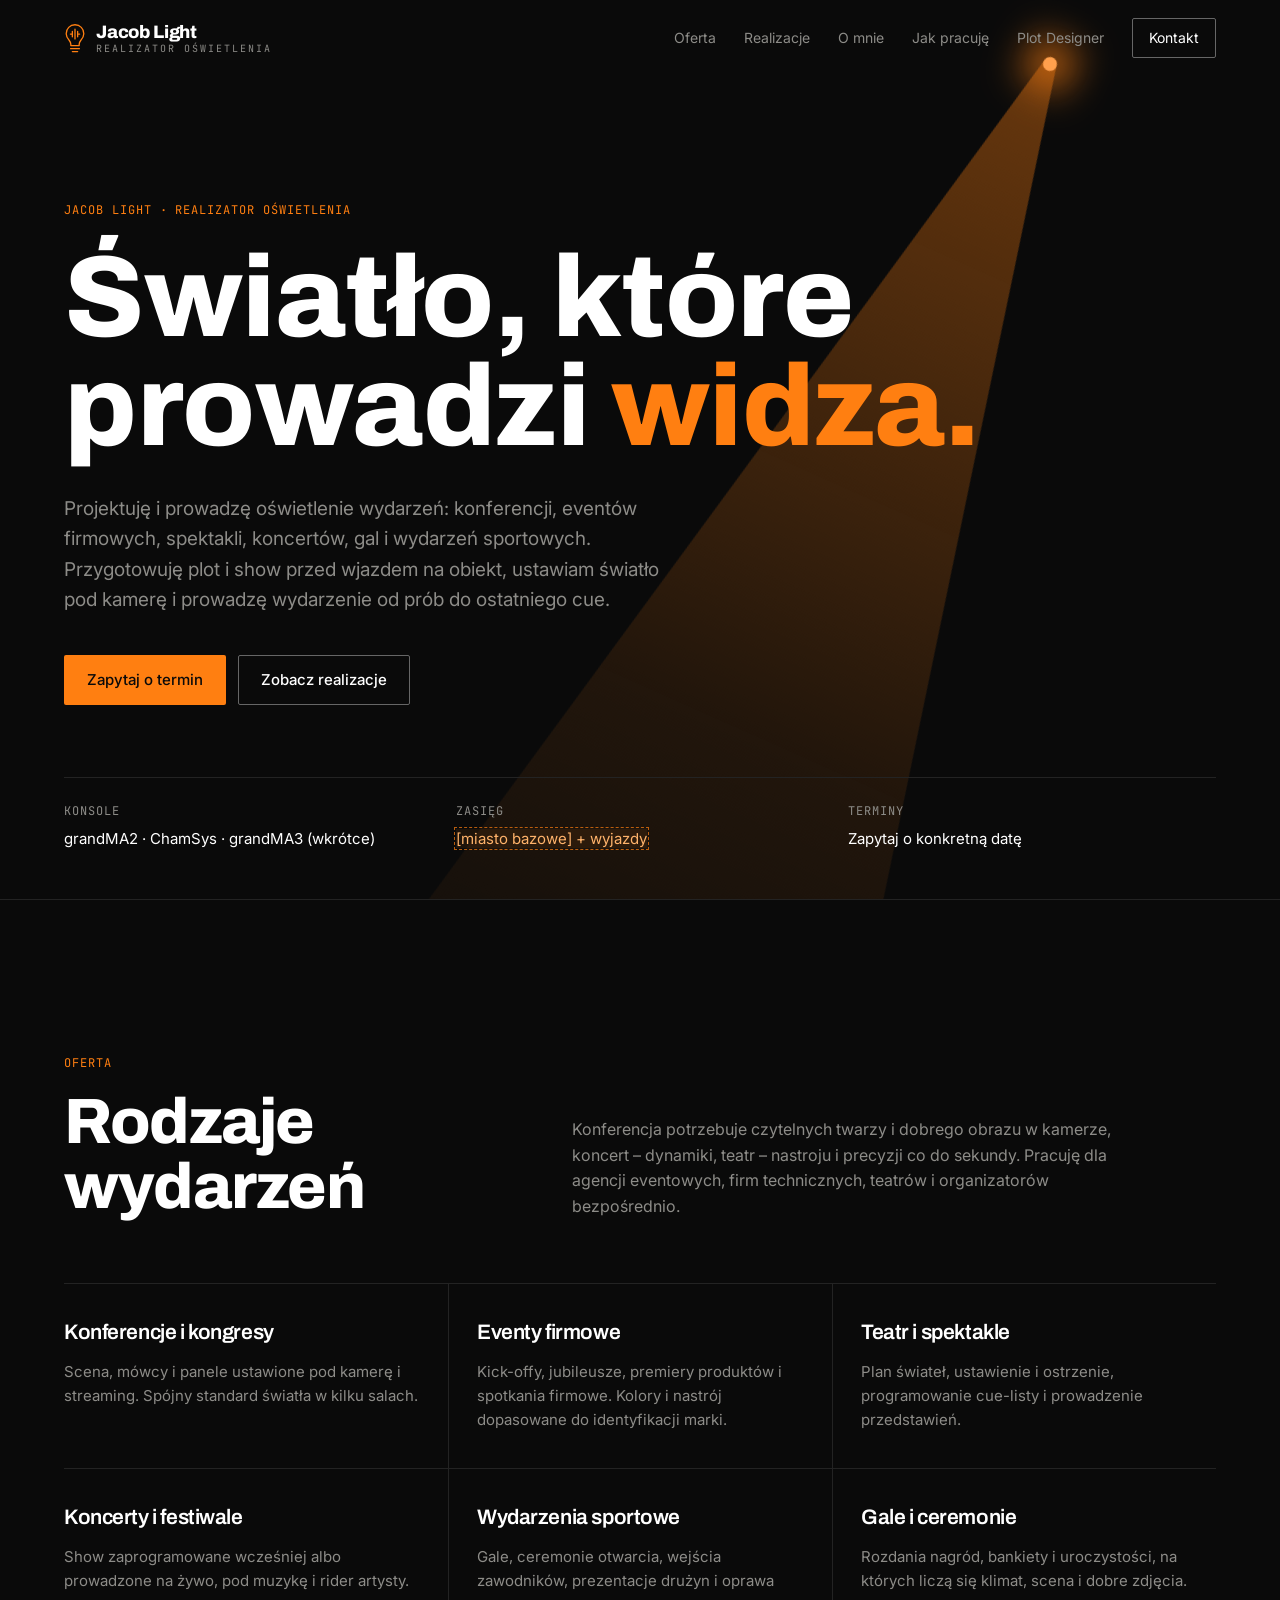
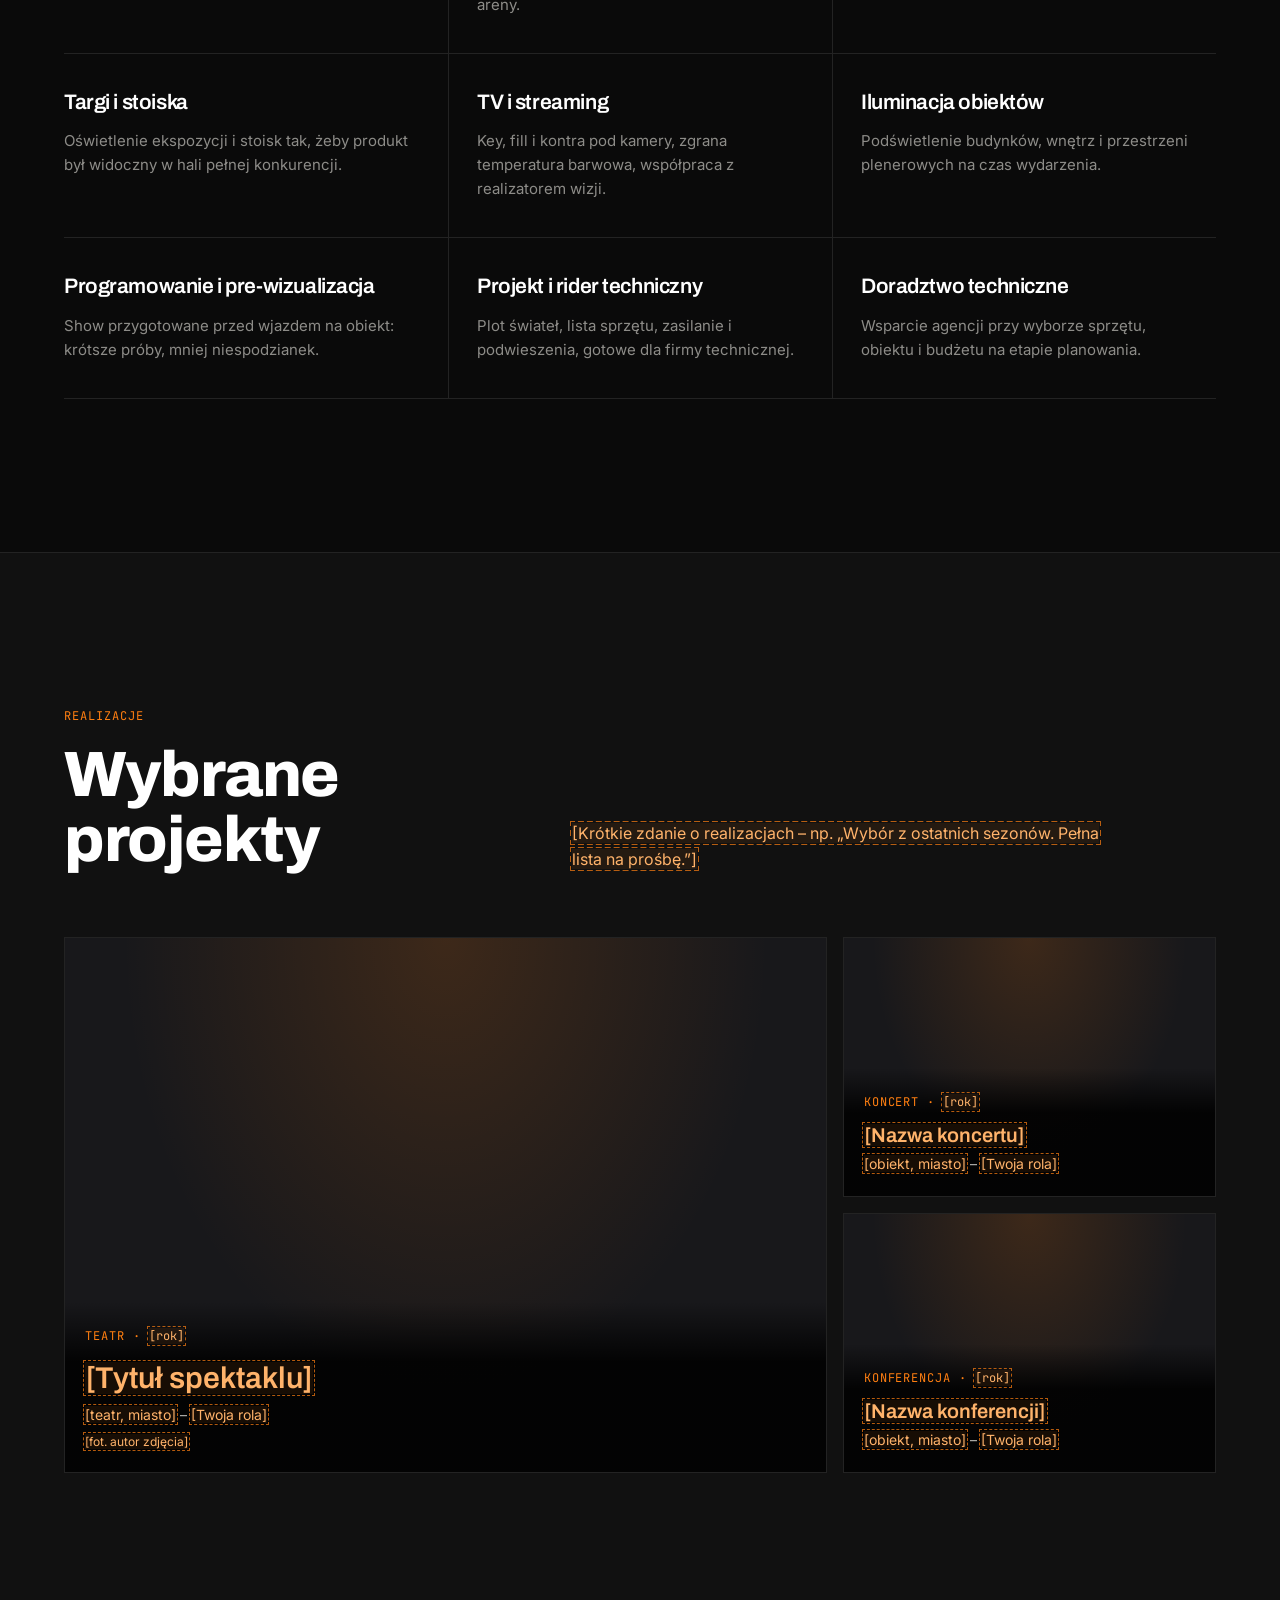
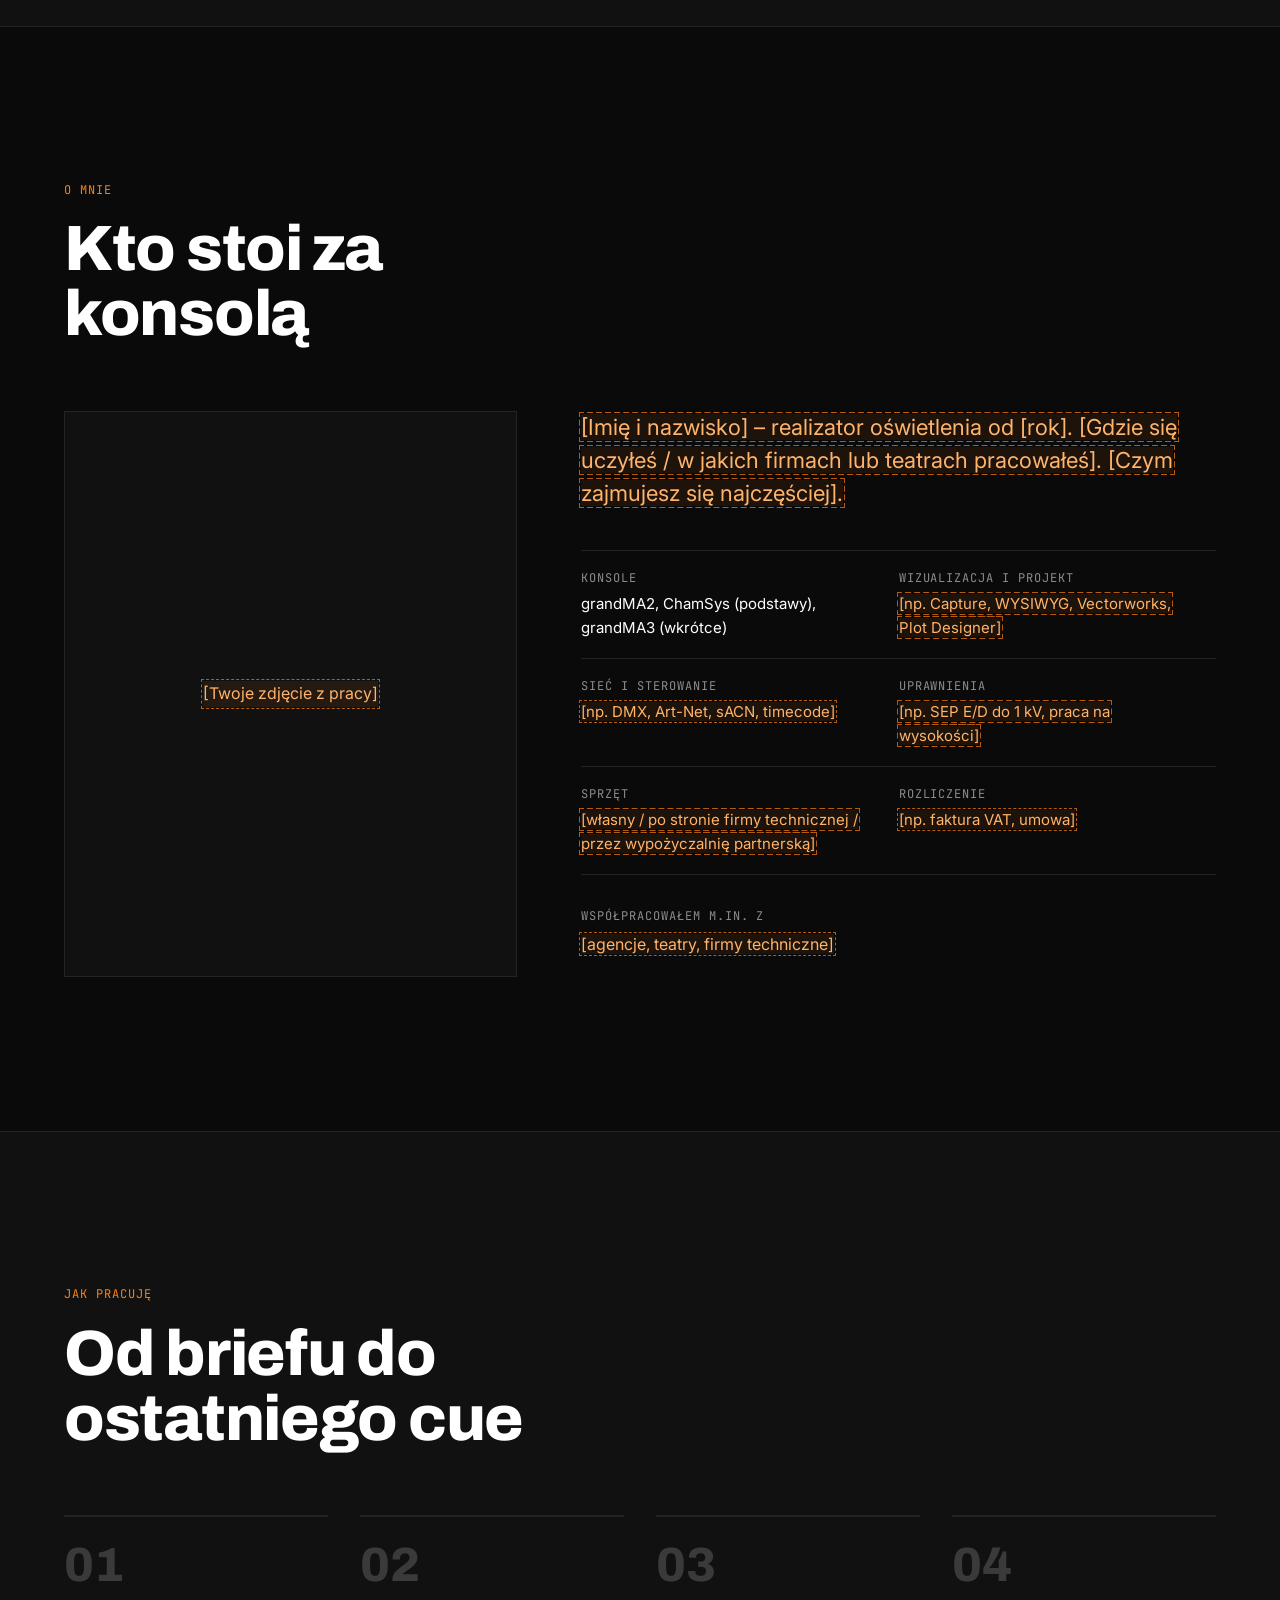
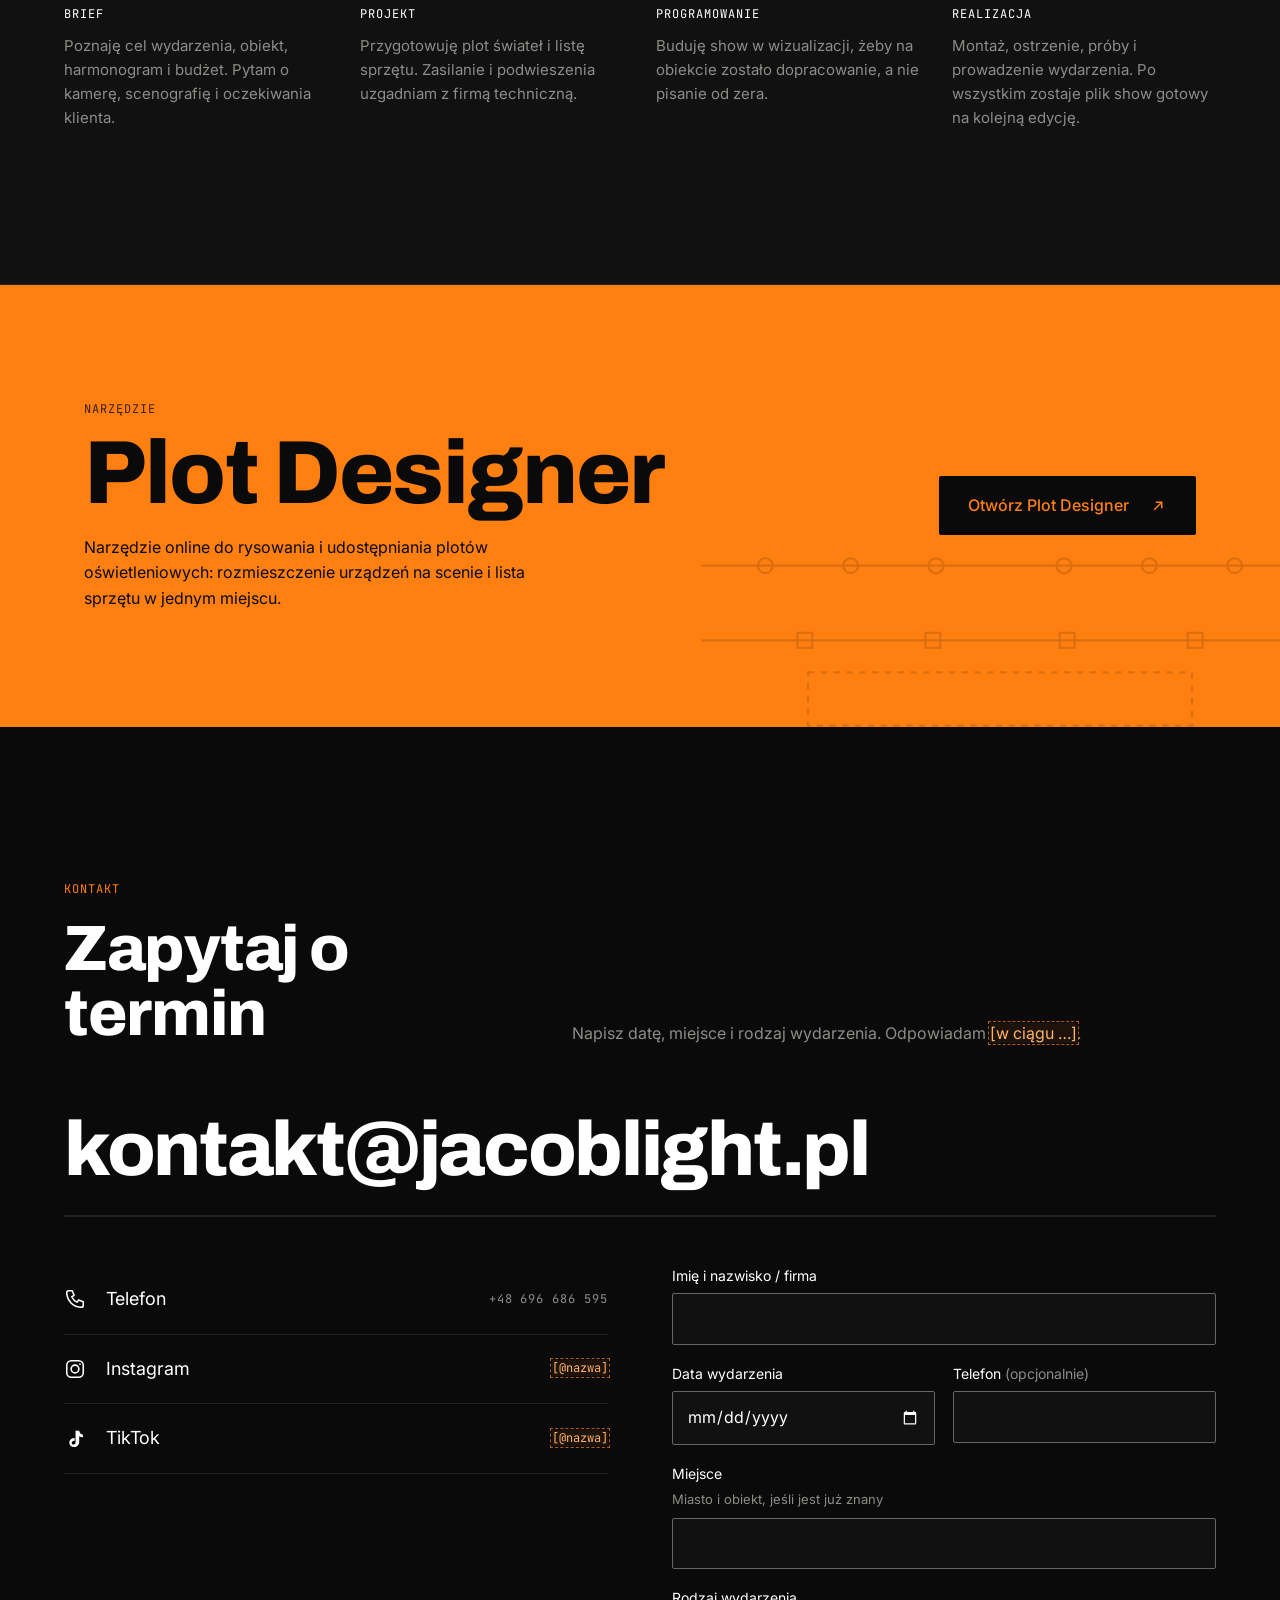
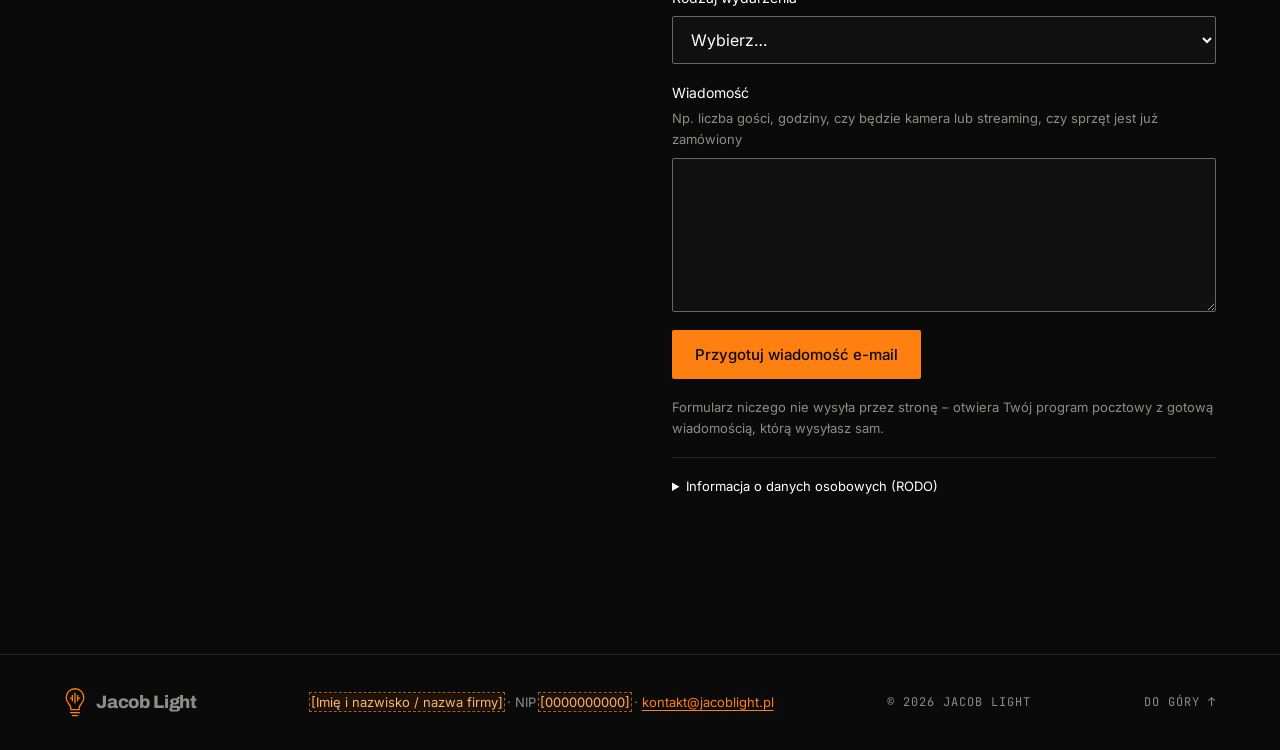
==== commit 9133ef69: "Publikacja 2026-11-21 16:40" ====
--- a/index.html
+++ b/index.html
@@ -112,7 +112,7 @@
   </div>
   <dl class="hero-facts">
     <!-- KONSOLE: wpisz tylko te, na których realnie programujesz i prowadzisz show -->
-    <div><dt class="mono">Konsole</dt><dd><span class="ph">[np. grandMA3 · Avolites · ChamSys]</span></dd></div>
+    <div><dt class="mono">Konsole</dt><dd>grandMA2 · ChamSys · grandMA3 (wkrótce)</dd></div>
     <!-- ZASIĘG: np. „Warszawa i cała Polska”, „Śląsk + wyjazdy” -->
     <div><dt class="mono">Zasięg</dt><dd><span class="ph">[miasto bazowe] + wyjazdy</span></dd></div>
     <div><dt class="mono">Terminy</dt><dd>Zapytaj o konkretną datę</dd></div>
@@ -201,7 +201,7 @@
            przy jakich typach wydarzeń najczęściej, z kim stale współpracujesz. Bez przymiotników typu „pasjonat”. -->
       <p class="about-lead"><span class="ph">[Imię i nazwisko] – realizator oświetlenia od [rok]. [Gdzie się uczyłeś / w jakich firmach lub teatrach pracowałeś]. [Czym zajmujesz się najczęściej].</span></p>
       <dl class="kit">
-        <div><dt class="mono">Konsole</dt><dd><span class="ph">[np. grandMA3, grandMA2, Avolites Titan]</span></dd></div>
+        <div><dt class="mono">Konsole</dt><dd>grandMA2, ChamSys (podstawy), grandMA3 (wkrótce)</dd></div>
         <div><dt class="mono">Wizualizacja i projekt</dt><dd><span class="ph">[np. Capture, WYSIWYG, Vectorworks, Plot Designer]</span></dd></div>
         <div><dt class="mono">Sieć i sterowanie</dt><dd><span class="ph">[np. DMX, Art-Net, sACN, timecode]</span></dd></div>
         <div><dt class="mono">Uprawnienia</dt><dd><span class="ph">[np. SEP E/D do 1 kV, praca na wysokości]</span></dd></div>
@@ -236,7 +236,7 @@
       <p>Narzędzie online do rysowania i udostępniania plotów oświetleniowych: rozmieszczenie urządzeń na scenie i lista sprzętu w jednym miejscu.</p>
     </div>
     <!-- PLOT DESIGNER: wstaw właściwy adres w href -->
-    <a class="btn btn-dark btn-lg" href="https://PODAJ-ADRES-PLOT-DESIGNER" target="_blank" rel="noopener">Otwórz Plot Designer<span class="sr-only"> (nowa karta)</span>
+    <a class="btn btn-dark btn-lg" href="https://plot-designer.pl" target="_blank" rel="noopener">Otwórz Plot Designer<span class="sr-only"> (nowa karta)</span>
       <svg width="18" height="18" viewBox="0 0 24 24" fill="none" stroke="currentColor" stroke-width="2" aria-hidden="true" focusable="false"><path d="M7 17 17 7M9 7h8v8"/></svg>
     </a>
   </div>
@@ -261,9 +261,9 @@
     <a class="contact-mail" href="mailto:kontakt@jacoblight.pl">kontakt@jacoblight.pl</a>
     <ul class="socials">
       <!-- TELEFON: wpisz numer w obu miejscach (href bez spacji, z +48). Jeśli nie chcesz go podawać, usuń cały <li>. -->
-      <li><a href="tel:+48000000000">
+      <li><a href="tel:+48696686595">
         <svg viewBox="0 0 24 24" width="22" height="22" fill="none" stroke="currentColor" stroke-width="1.7" stroke-linejoin="round" aria-hidden="true" focusable="false"><path d="M5 3h4l2 5-2.5 1.5a11 11 0 0 0 6 6L16 13l5 2v4a2 2 0 0 1-2 2A16 16 0 0 1 3 5a2 2 0 0 1 2-2Z"/></svg>
-        <span>Telefon</span><span class="mono handle"><span class="ph">[+48 000 000 000]</span></span></a></li>
+        <span>Telefon</span><span class="mono handle">+48 696 686 595</span></a></li>
       <!-- SOCIAL: wstaw swoje nazwy użytkownika (w href i w podpisie obok) -->
       <li><a href="https://www.instagram.com/TWOJA_NAZWA" target="_blank" rel="noopener">
         <svg viewBox="0 0 24 24" width="22" height="22" fill="none" stroke="currentColor" stroke-width="1.7" aria-hidden="true" focusable="false"><rect x="3" y="3" width="18" height="18" rx="5"/><circle cx="12" cy="12" r="4.2"/><circle cx="17.4" cy="6.6" r="1" fill="currentColor" stroke="none"/></svg>
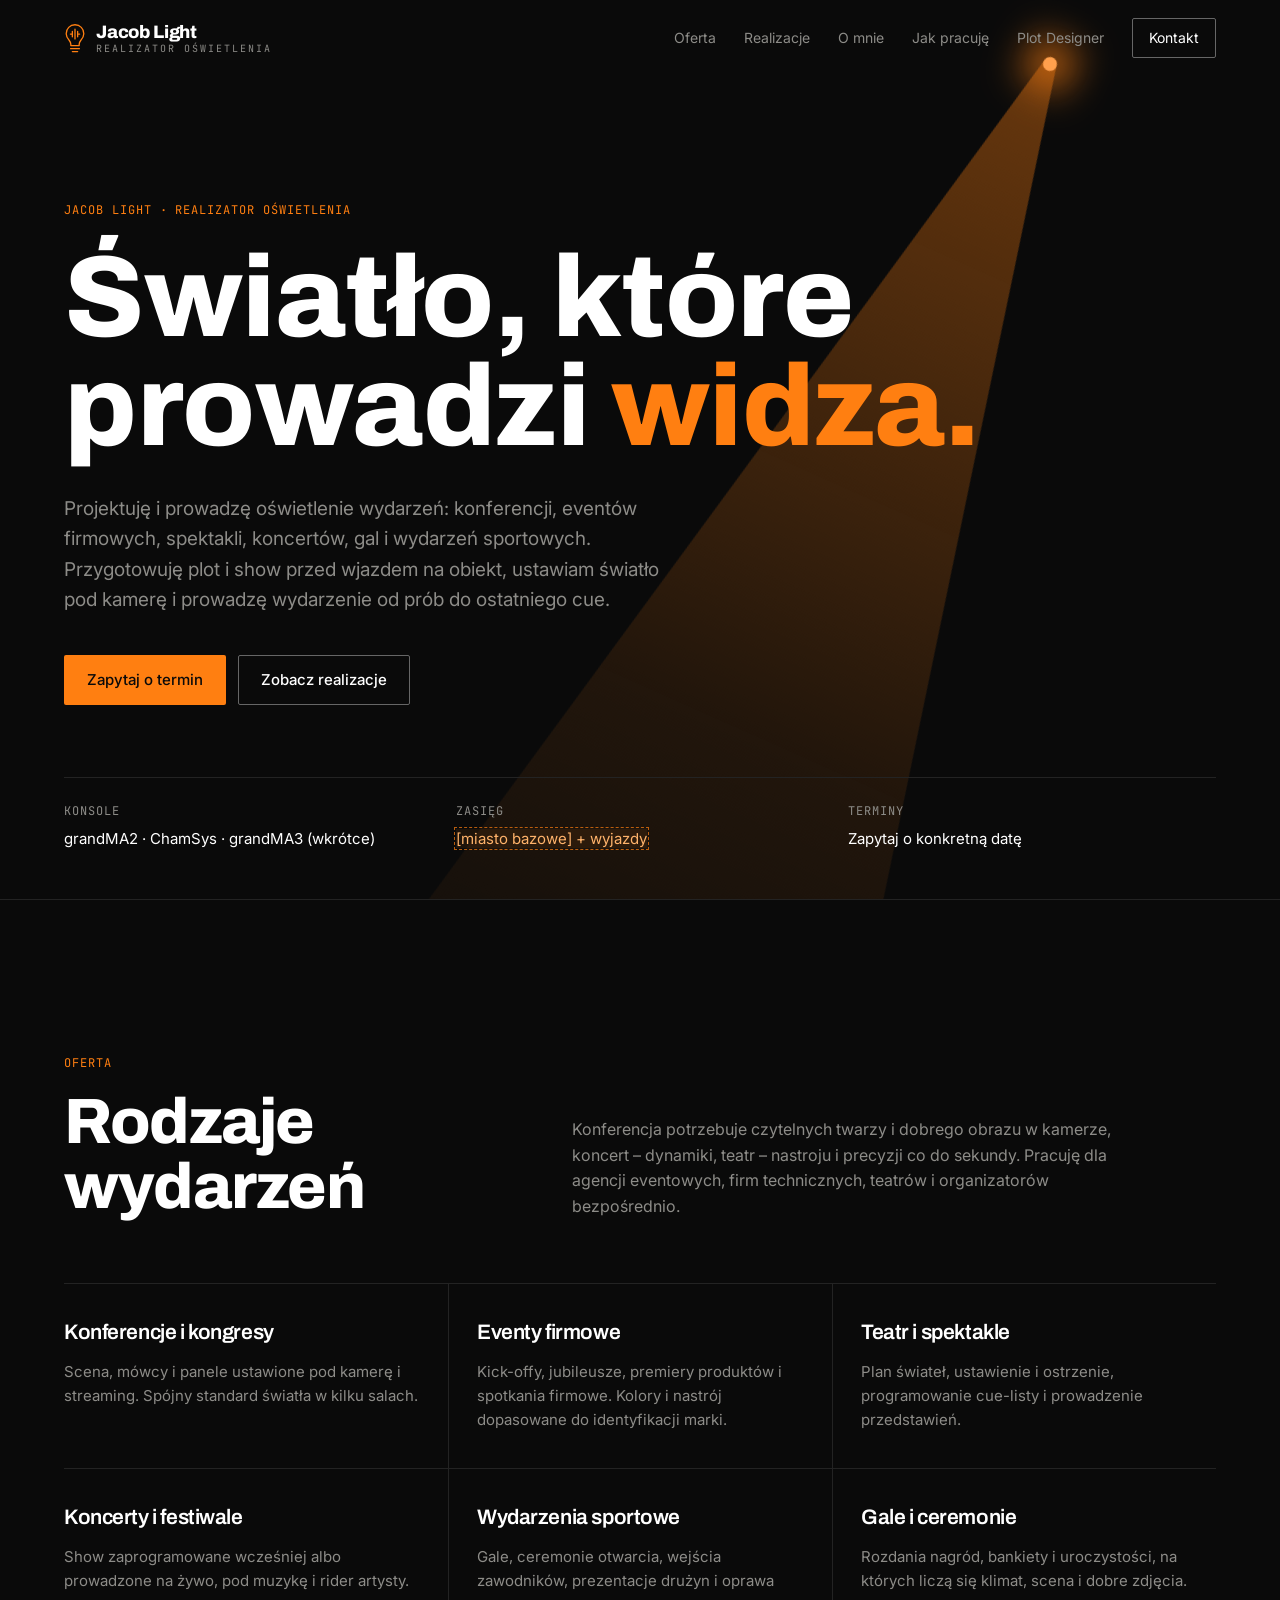
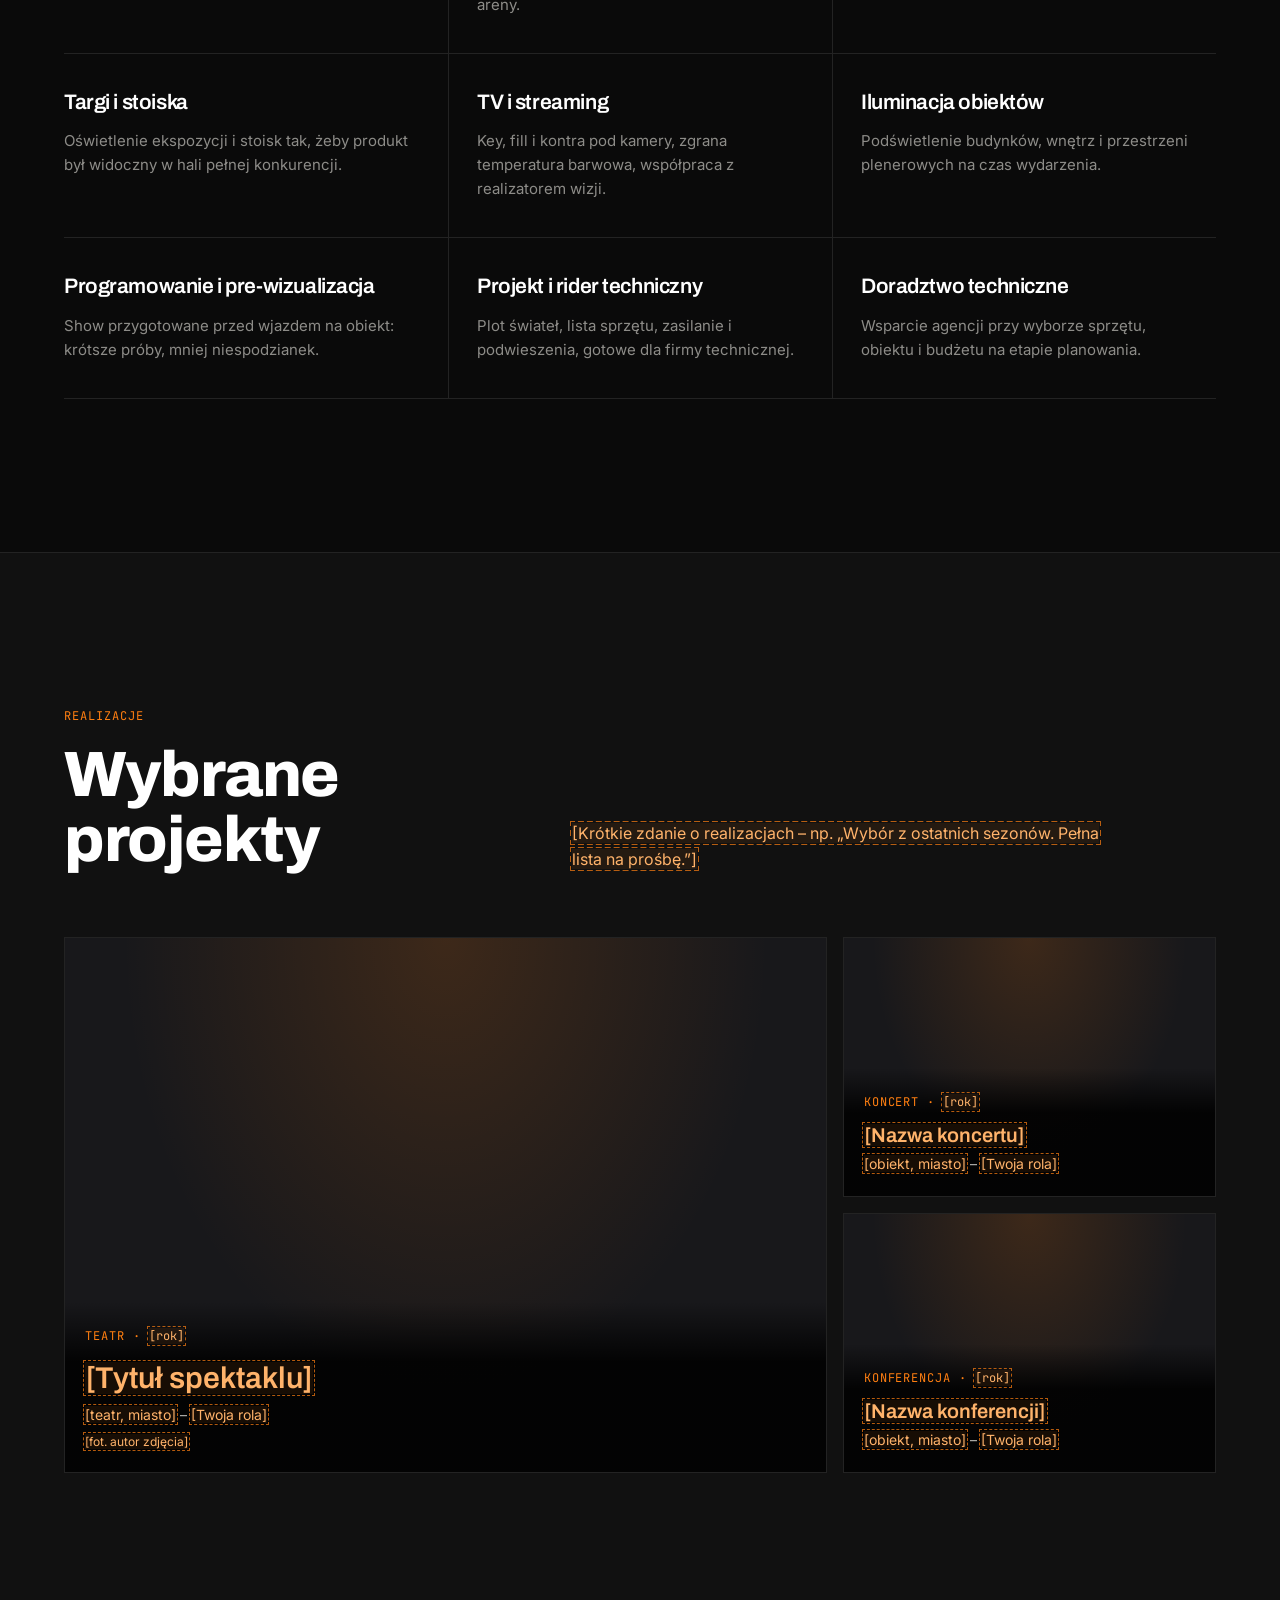
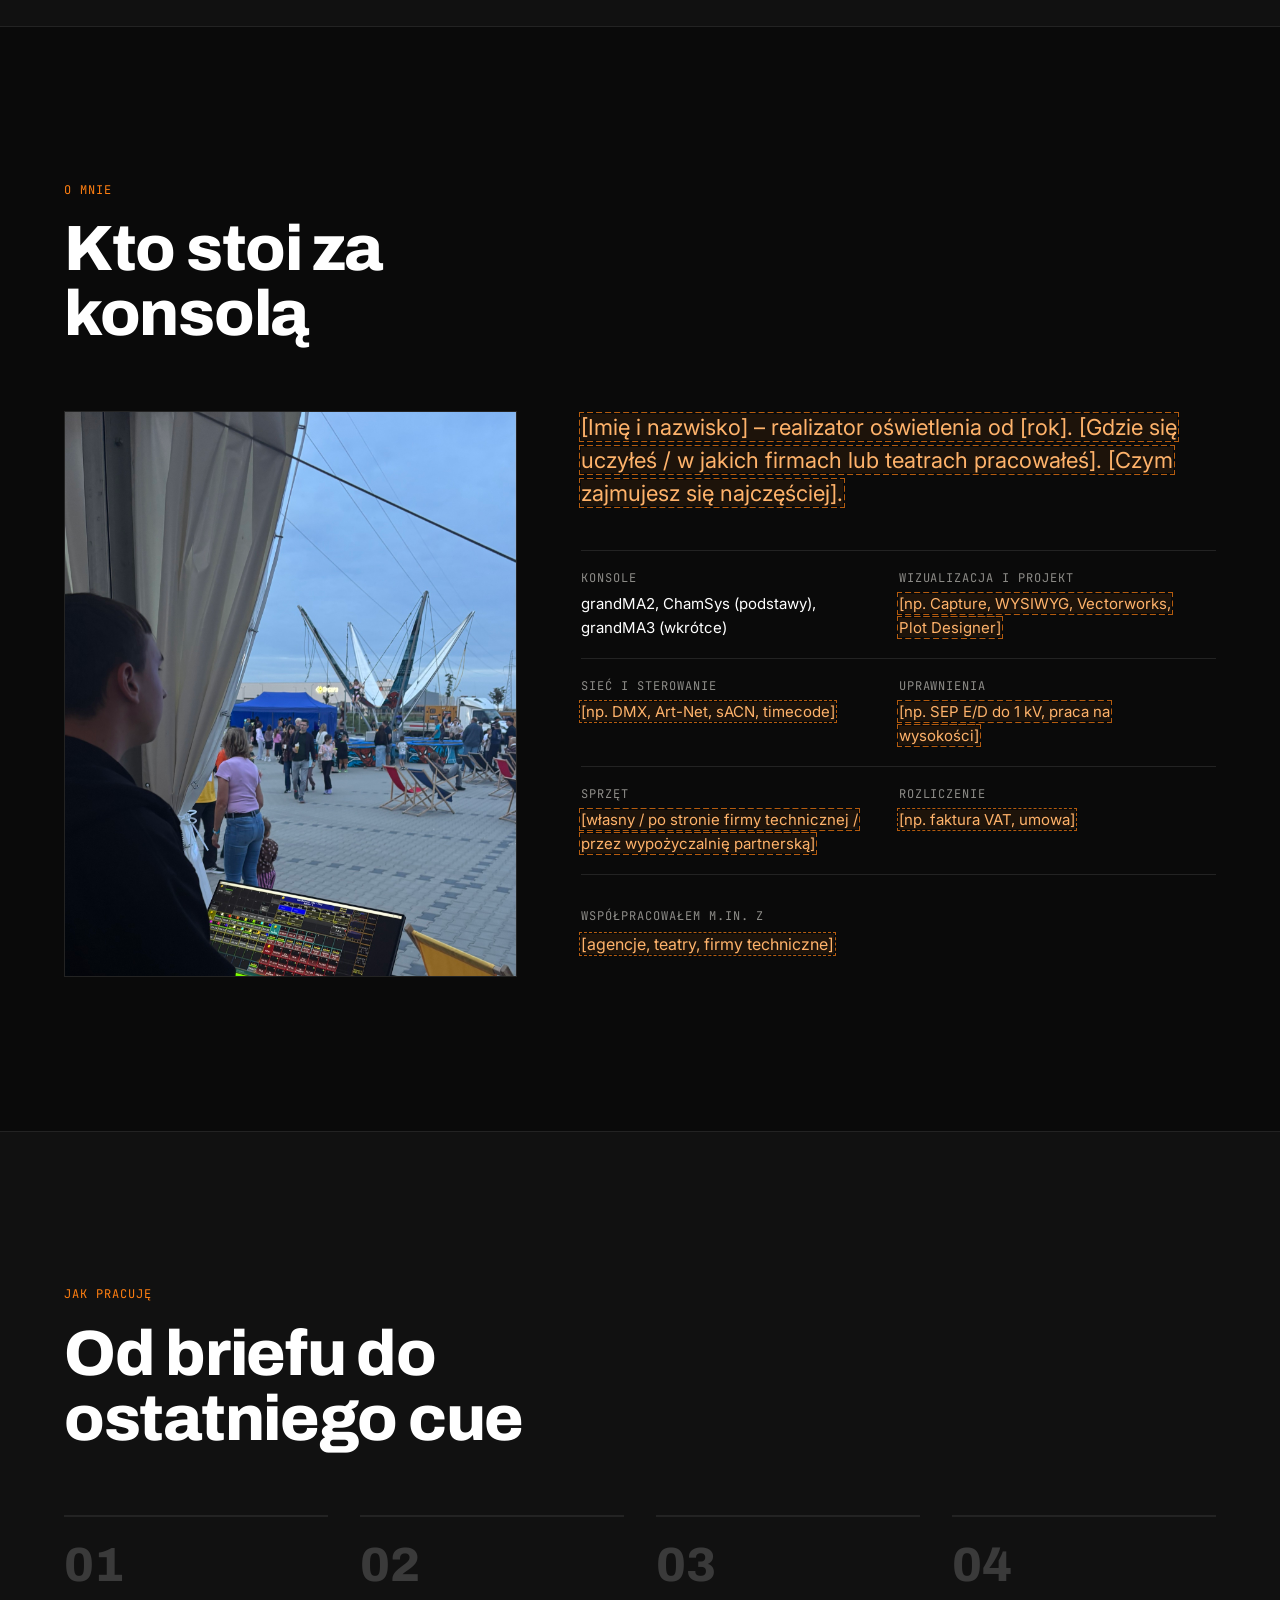
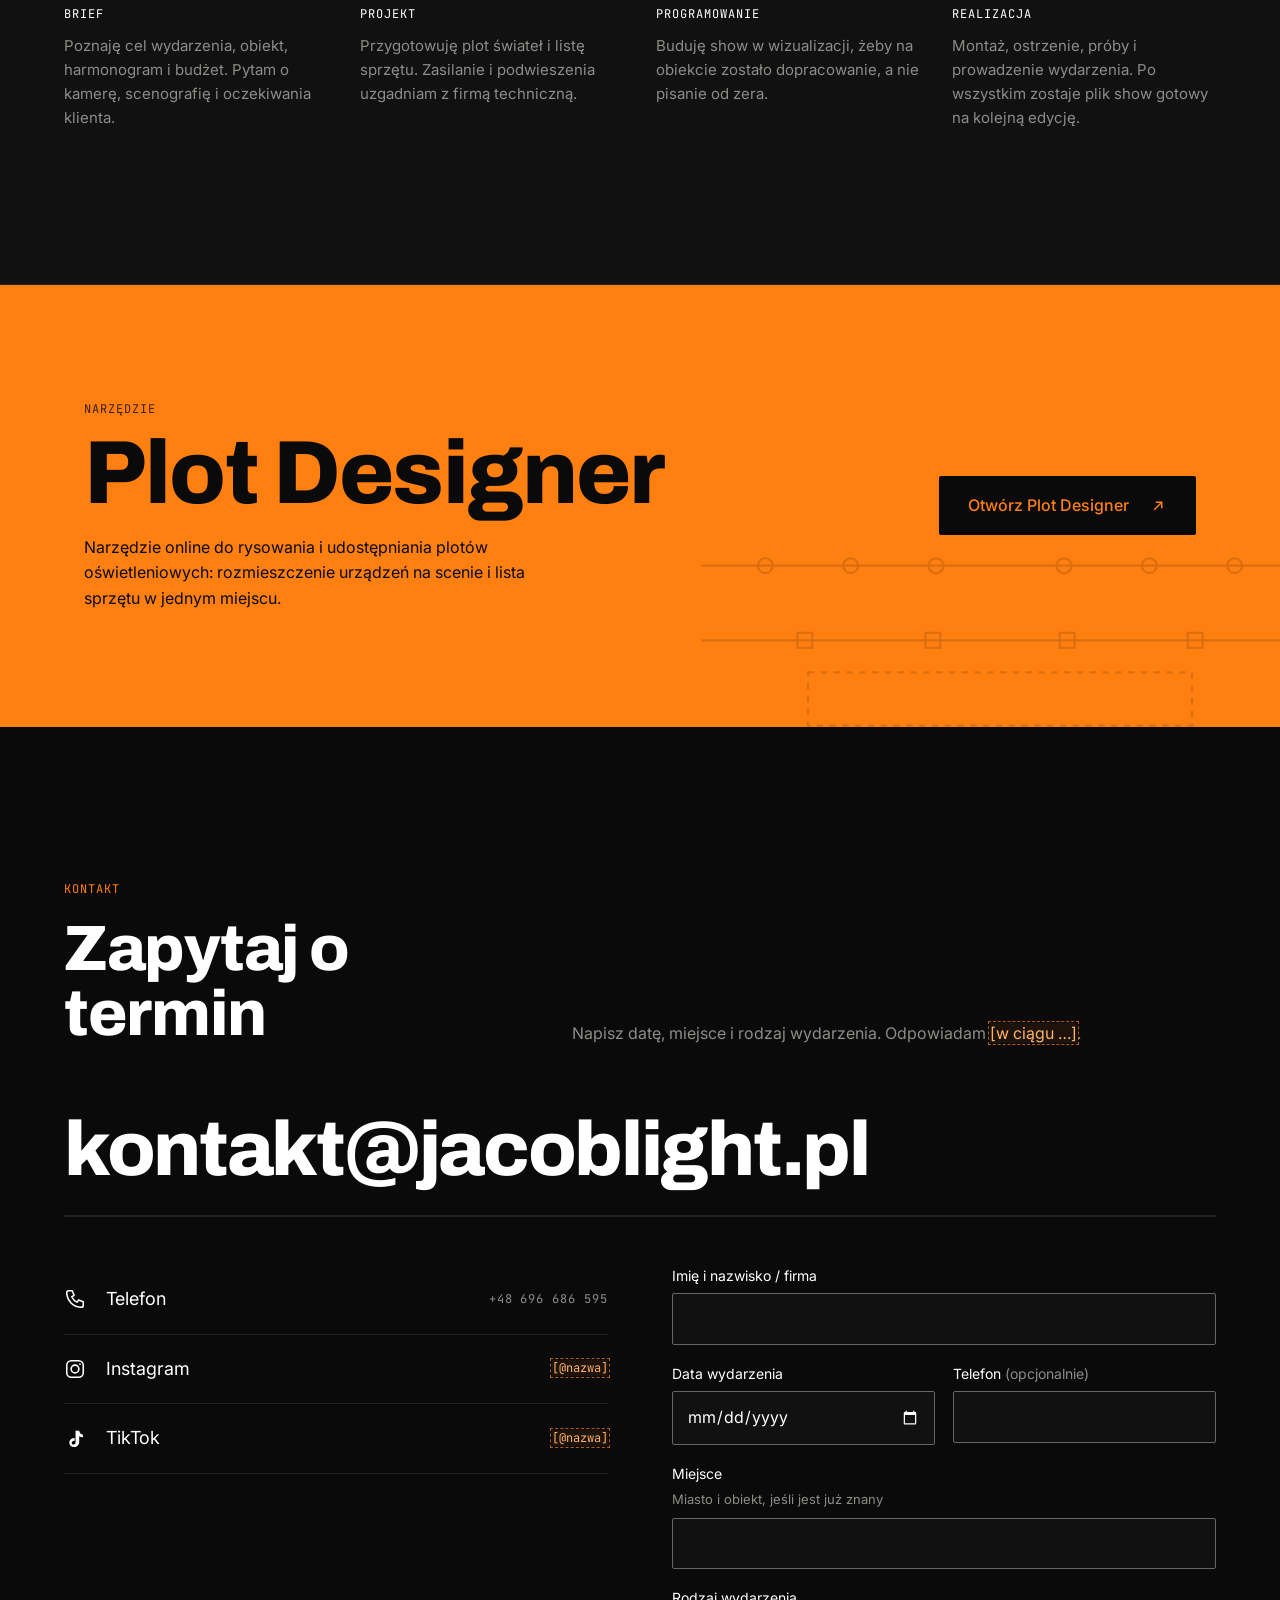
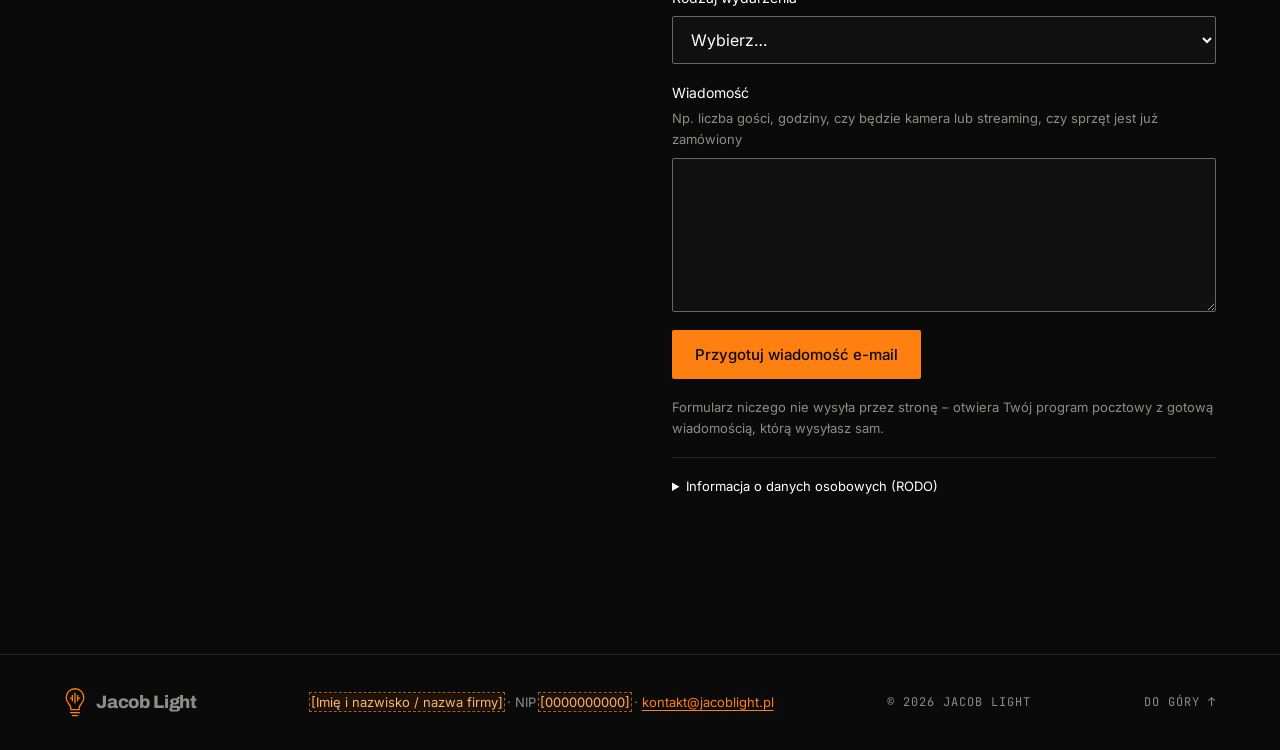
==== commit d5e5ca62: "Publikacja 2026-11-21 16:41" ====
--- a/index.html
+++ b/index.html
@@ -195,7 +195,7 @@
     <!-- ZDJĘCIE: wstaw prawdziwe zdjęcie z pracy (np. przy konsoli), pionowe 4:5, ok. 1000 px szerokości.
          Zamień cały <div class="about-photo">…</div> na:
          <img class="about-photo" src="zdjecia/jacob.jpg" alt="[Imię] przy konsoli oświetleniowej podczas [wydarzenia]" width="1000" height="1250" loading="lazy" decoding="async"> -->
-    <div class="about-photo"><span class="ph">[Twoje zdjęcie z pracy]</span></div>
+    <div class="about-photo"><img src="zdjecia/realizacja.jpg" alt="Jacob Light przy konsoli oświetleniowej podczas plenerowego wydarzenia" loading="lazy"></div>
     <div class="about-body">
       <!-- BIO: 3–5 zdań, konkretnie. Od kiedy pracujesz w oświetleniu, gdzie się uczyłeś,
            przy jakich typach wydarzeń najczęściej, z kim stale współpracujesz. Bez przymiotników typu „pasjonat”. -->
--- a/styles.css
+++ b/styles.css
@@ -304,3 +304,5 @@
   .contact-grid, .contact-form .row { grid-template-columns: 1fr; }
   .socials a { font-size: 16px; grid-template-columns: 24px 1fr auto; }
 }
+.about-photo img { width: 100%; height: 100%; object-fit: cover; object-position: 30% 60%; display: block; }
+.about-photo:has(img) { padding: 0; overflow: hidden; }
